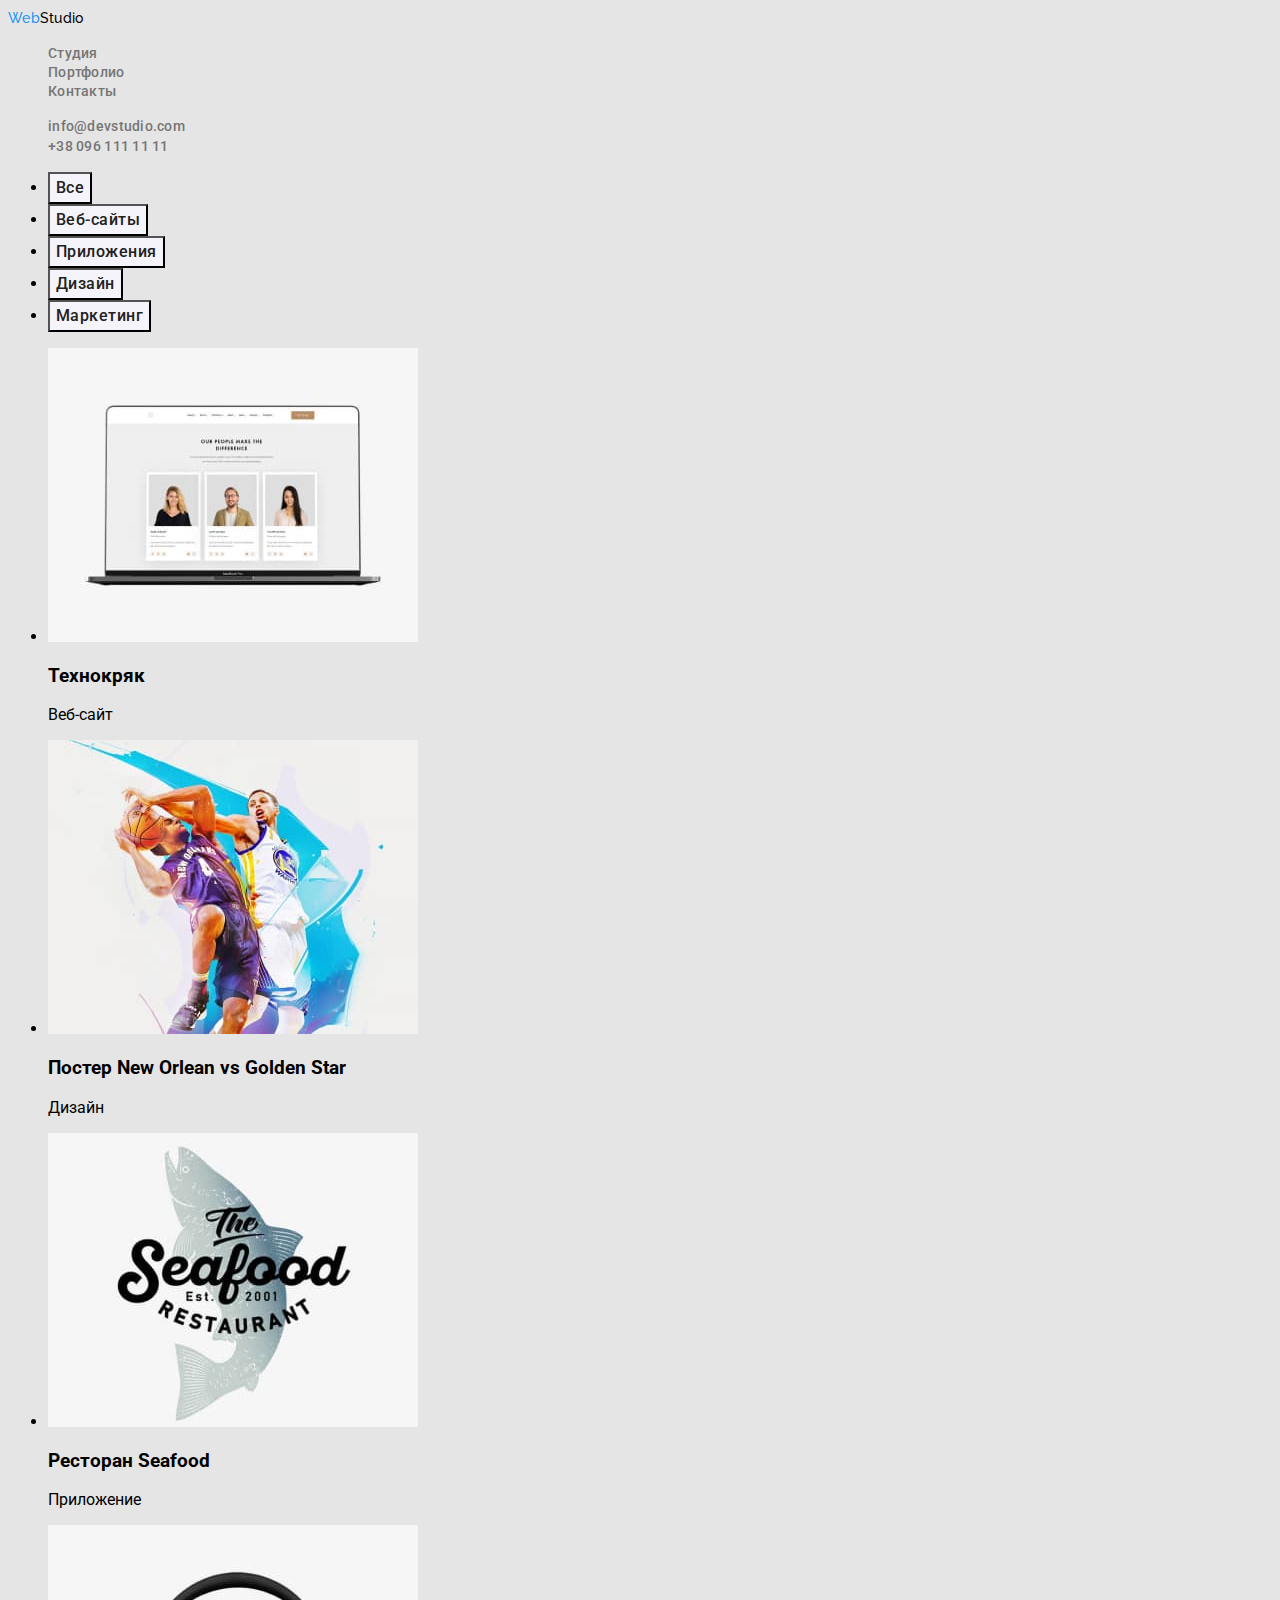
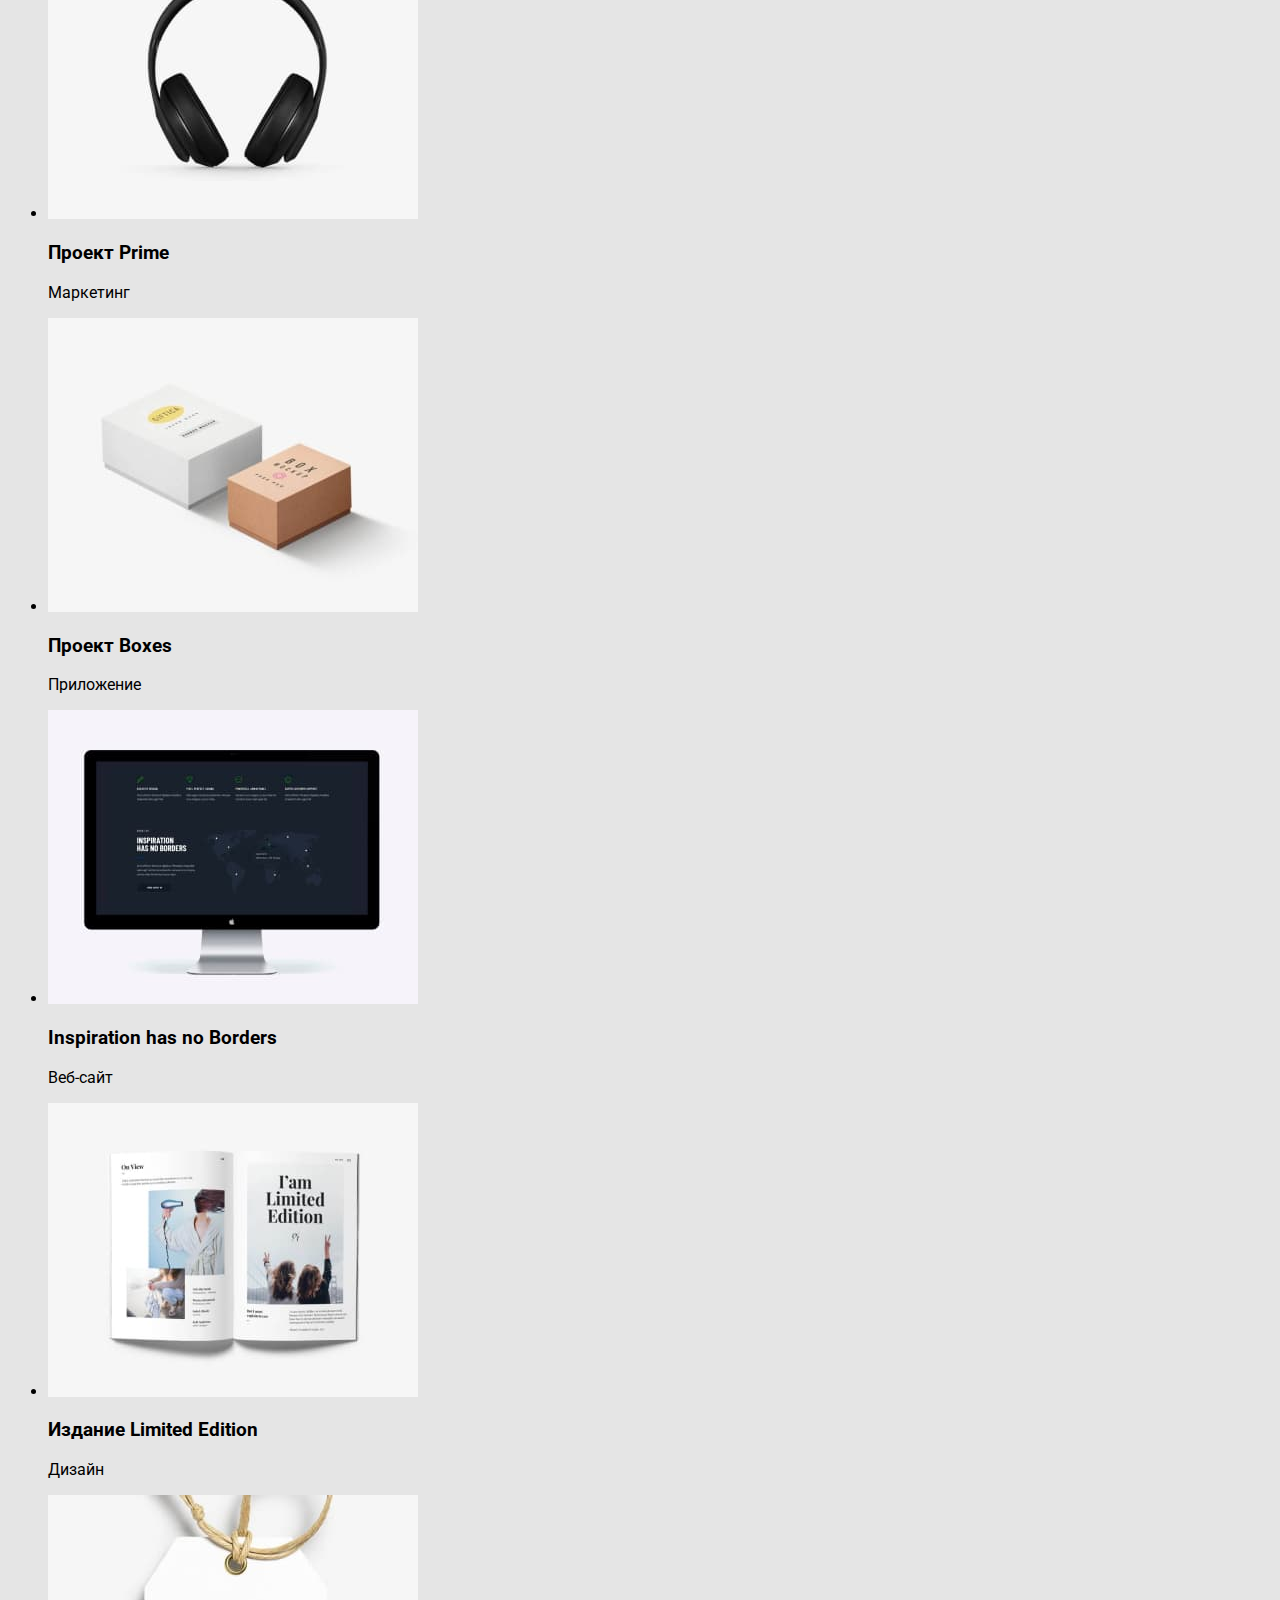
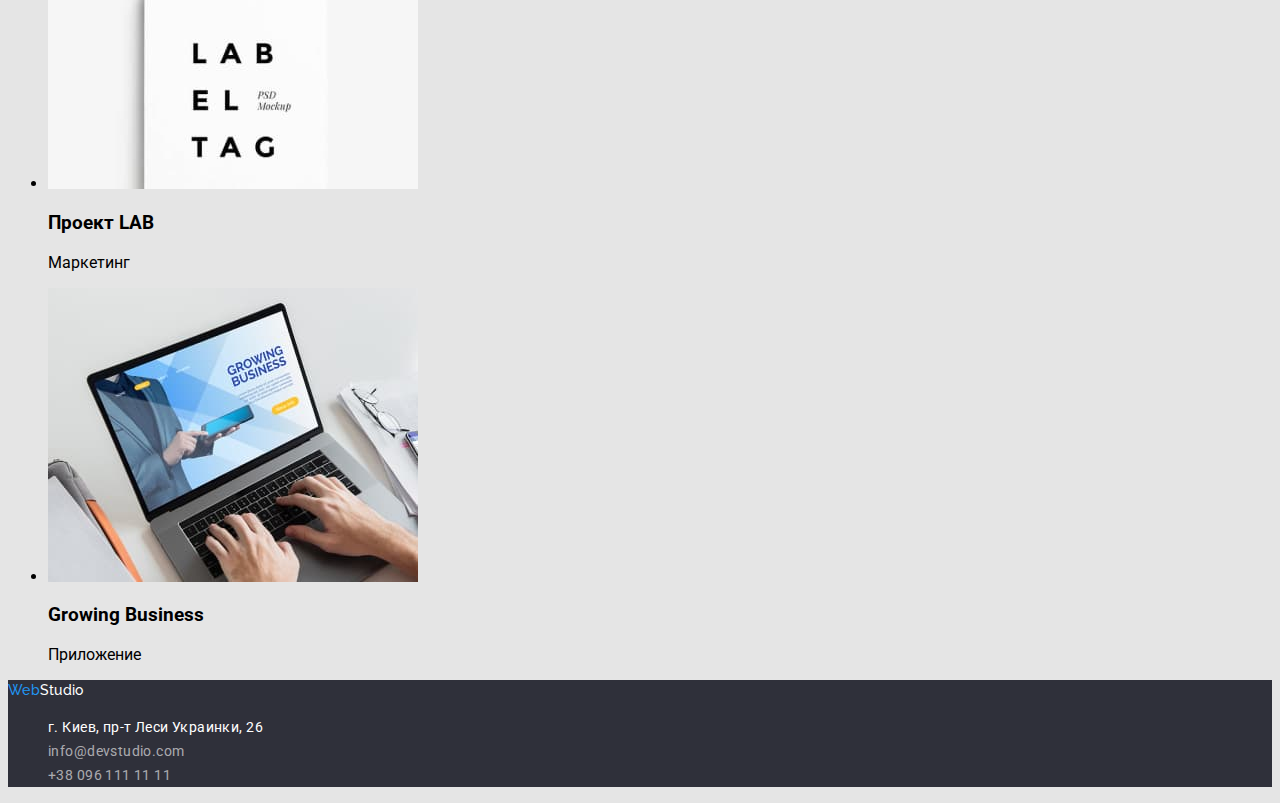
==== portfolio.html @ 899e3f08 "add styles" ====
<!DOCTYPE html>
<html lang="ru">
  <head>
    <meta charset="UTF-8" />
    <meta http-equiv="X-UA-Compatible" content="IE=edge" />
    <meta name="viewport" content="width=device-width, initial-scale=1.0" />
    <meta http-equiv="x-ua-compatible" content="ie=edge" />
    <link rel="stylesheet" href="./css/styles.css" />
    <link rel="preconnect" href="https://fonts.googleapis.com" />
    <link rel="preconnect" href="https://fonts.gstatic.com" crossorigin />
    <link
      href="https://fonts.googleapis.com/css2?family=Raleway:wght@700&family=Roboto:wght@400;500;700;900&display=swap"
      rel="stylesheet"
    />
    <title>WebStudio</title>
  </head>
  <body>
    <!--Хедер-->
    <header class="header">
      <nav class="header-nav">
        <a class="header-logo" href="./index.html">
          <span lang="en">Web</span><span class="header-logo-studio" lang="en">Studio</span></a
        >
        <ul class="header-list list">
          <li class="header-item link"><a href="./index.html" class="header-link link">Студия</a></li>
          <li class="header-item">
            <a href="./portfolio.html" class="header-link link">Портфолио</a>
          </li>
          <li class="header-item"><a href="#" class="header-link link">Контакты</a></li>
        </ul>
      </nav>
      <ul class="contacts list">
        <li>
          <a href="mailto:info@devstudio.com" class="header-contact link">info@devstudio.com</a>
        </li>
        <li><a href="tel:+380961111111" class="header-contact link">+38 096 111 11 11</a></li>
      </ul>
    </header>
    <!--Главный Контент-->
    <main class="main">
      <!--Секция кнопок-->
      <section class="filter">
        <h1 hidden>Портфолио</h1>
        <ul class="filter-btn">
          <li><button type="button" class="filter-btn-name">Все</button></li>
          <li><button type="button" class="filter-btn-name">Веб-сайты</button></li>
          <li><button type="button" class="filter-btn-name">Приложения</button></li>
          <li><button type="button" class="filter-btn-name">Дизайн</button></li>
          <li><button type="button" class="filter-btn-name">Маркетинг</button></li>
        </ul>
      </section>
      <section class="examples">
        <ul>
          <h2 hidden>Примеры работ</h2>
          <li>
            <img
              class=""
              src="./images/tehnokryak.jpg"
              alt="Веб-сайт Технокряк"
              width="370"
              height="294"
            />
            <h3 class="example-name">Технокряк</h3>
            <p class="example-type">Веб-сайт</p>
          </li>
          <li>
            <img
              class=""
              src="./images/poster-new-orlean-vs-golden-star.jpg"
              alt="Дизайн Постера New Orlean vs Golden Star"
              width="370"
              height="294"
            />
            <h3 class="example-name">Постер <span lang="en">New Orlean vs Golden Star</span></h3>
            <p class="example-type">Дизайн</p>
          </li>
          <li>
            <img
              class=""
              src="./images/restaurand-seafood.jpg"
              alt="Приложение Ресторан Seafood"
              width="370"
              height="294"
            />
            <h3 class="example-name">Ресторан <span lang="en">Seafood</span></h3>
            <p class="example-type">Приложение</p>
          </li>
          <li>
            <img
              class=""
              src="./images/project-prime.jpg"
              alt="Маркетинг Проект Prime"
              width="370"
              height="294"
            />
            <h3 class="example-name">Проект <span lang="en">Prime</span></h3>
            <p class="example-type">Маркетинг</p>
          </li>
          <li>
            <img
              class=""
              src="./images/project-boxes.jpg"
              alt="Приложение Проект Boxes"
              width="370"
              height="294"
            />
            <h3 class="example-name">Проект <span lang="en">Boxes</span></h3>
            <p class="example-type">Приложение</p>
          </li>
          <li>
            <img
              class=""
              src="./images/inspiration-has-no-border.jpg"
              alt="Веб-сайт Inspiration has no Borders"
              width="370"
              height="294"
            />
            <h3 class="example-name" lang="en">Inspiration has no Borders</h3>
            <p class="example-type">Веб-сайт</p>
          </li>
          <li>
            <img
              class=""
              src="./images/publishing-house-limited-edition.jpg"
              alt="Дизайн Издания Limited Edition"
              width="370"
              height="294"
            />
            <h3 class="example-name">Издание <span lang="en">Limited Edition</span></h3>
            <p class="example-type">Дизайн</p>
          </li>
          <li>
            <img
              class=""
              src="./images/project-lab.jpg"
              alt="Маркетинг Проект LAB"
              width="370"
              height="294"
            />
            <h3 class="example-name">Проект <span lang="en">LAB</span></h3>
            <p class="example-type">Маркетинг</p>
          </li>
          <li>
            <img
              class=""
              src="./images/growing-business.jpg"
              alt="Прилжение Growing Business"
              width="370"
              height="294"
            />
            <h3 class="example-name" lang="en">Growing Business</h3>
            <p class="example-type">Приложение</p>
          </li>
        </ul>
      </section>
    </main>
    <!--Футер-->
    <footer class="footer">
      <a class="footer-logo link" href="./index.html">
        <span lang="en">Web<span /><span class="footer-logo-studio">Studio</span></a
      >
      <address>
        <ul class="footer-list list" id="contacts">
          <li class="footer-list-item">
            <a
              href="https://goo.gl/maps/U5zvmCGQdRFb18JV9"
              target="_blank"
              class="footer-list-address link"
              rel="noopener noreferer nofollow"
              >г. Киев, пр-т Леси Украинки, 26
            </a>
          </li>
          <li class="footer-list-item link">
            <a href="mailto:info@devstudio.com" class="footer-list-emph link">info@devstudio.com</a>
          </li>
          <li class="footer-list-item">
            <a href="tel:+380961111111" class="footer-list-emph link">+38 096 111 11 11</a>
          </li>
        </ul>
      </address>
    </footer>
  </body>
</html>
---- css/styles.css ----
body {
  background-color: #e5e5e5;
  font-family: 'Roboto', 'Raleway', sans-serif;
}
/* ----------GENERAL---------- */
.list {
  list-style: none; /*забирає крапку перед списком*/
}
.link {
  text-decoration: none; /*забирає підкреслення посилання*/
}
/*.current{
color: var(--accent-color: #2196f3);
}*/

/* ----------ХЕДЕР---------- */
.header-logo {
  font-family: 'Raleway';
  text-decoration: none;
  font-weight: 500;
  font-size: 14px;
  line-height: 1.143;
  letter-spacing: 0.02em;
  color: #2196f3;
}

.header-logo-studio {
  color: #000000;
}

.header-link {
  font-weight: 500;
  font-size: 14px;
  line-height: 1.143;
  letter-spacing: 0.02em;
  color: #757575;
  accent-color: #2196f3;
}
.header-link:hover,
.header-link:focus {
  color: #2196f3;
}

.header-contact {
  font-weight: 500;
  font-size: 14px;
  line-height: 1.43;
  letter-spacing: 0.02em;

  color: #757575;
}
.header-contact:hover,
.header-contact:focus {
  color: #2196f3;
}

/* ---------- ГЕРОЙ ---------- */
.hero {
  background-color: #2f303a;
}
.hero-title {
  font-weight: 900;
  font-size: 44px;
  line-height: 60px;
  /* or 136% */

  text-align: center;
  letter-spacing: 0.06em;
  text-transform: uppercase;

  color: #ffffff;
}
.hero-btn {
  font-family: 'Roboto';
  font-weight: 700;
  font-size: 16px;
  line-height: 1.875;
  letter-spacing: 0.06em;
  background-color: #2196f3;
  color: #ffffff;
}
/* ---------- ОСОБЕННОСТИ ---------- */
.features-title-name {
  font-weight: 700;
  font-size: 14px;
  line-height: calc(16 / 14);
  letter-spacing: 0.03em;
  text-transform: uppercase;
}
.features-text {
  font-weight: 400;
  font-size: 14px;
  line-height: calc(24 / 14);
  letter-spacing: 0.03em;
  color: #757575;
}
/* ---------- ПОРТФОЛИО ---------- */
.portfolio-title .team-title {
  font-weight: 700;
  font-size: 36px;
  line-height: calc(42 / 36);
  text-align: center;
  letter-spacing: 0.03em;
  color: #212121;
}
/* ---------- НАША КОМАНДА ---------- */
.team-name {
  font-weight: 500;
  font-size: 16px;
  line-height: calc(19 / 16);
  text-align: center;
  letter-spacing: 0.03em;
  color: #212121;
}
.team-name-job {
  font-weight: 400;
  font-size: 16px;
  line-height: calc(19 / 16);
  text-align: center;
  letter-spacing: 0.03em;
  color: #757575;
}

.footer-logo {
  font-family: 'Raleway';
  text-decoration: none;
  font-weight: 500;
  font-size: 14px;
  line-height: 1.143;
  letter-spacing: 0.02em;
  color: #2196f3;
}
/* ---------- ФУТЕР ---------- */
.footer {
  background-color: #2f303a;
}
.footer-logo-studio {
  color: #fff;
}
.footer-list-address {
  font-family: 'Roboto';
  font-style: normal;
  font-weight: 400;
  font-size: 14px;
  line-height: calc(24 / 14);
  letter-spacing: 0.03em;
  color: #ffffff;
}
.footer-list-emph {
  font-family: 'Roboto';
  font-style: normal;
  font-weight: 400;
  font-size: 14px;
  line-height: calc(24 / 14);
  letter-spacing: 0.03em;
  color: rgba(255, 255, 255, 0.6);
}

/* ---------- PORTFOLIO ---------- */
/* ---------- PORTFOLIO ---------- */
/* ---------- PORTFOLIO ---------- */
.filter-btn-name {
  font-family: 'Roboto';
  font-style: normal;
  font-weight: 500;
  font-size: 16px;
  line-height: calc(26 / 16);
  text-align: center;
  letter-spacing: 0.03em;
  color: #212121;
  background-color: #f5f4fa;
}
.filter-btn-name:hover,
.filter-btn-name:focus {
  color: #ffffff;
  background-color: #2196f3;
}
.example-name
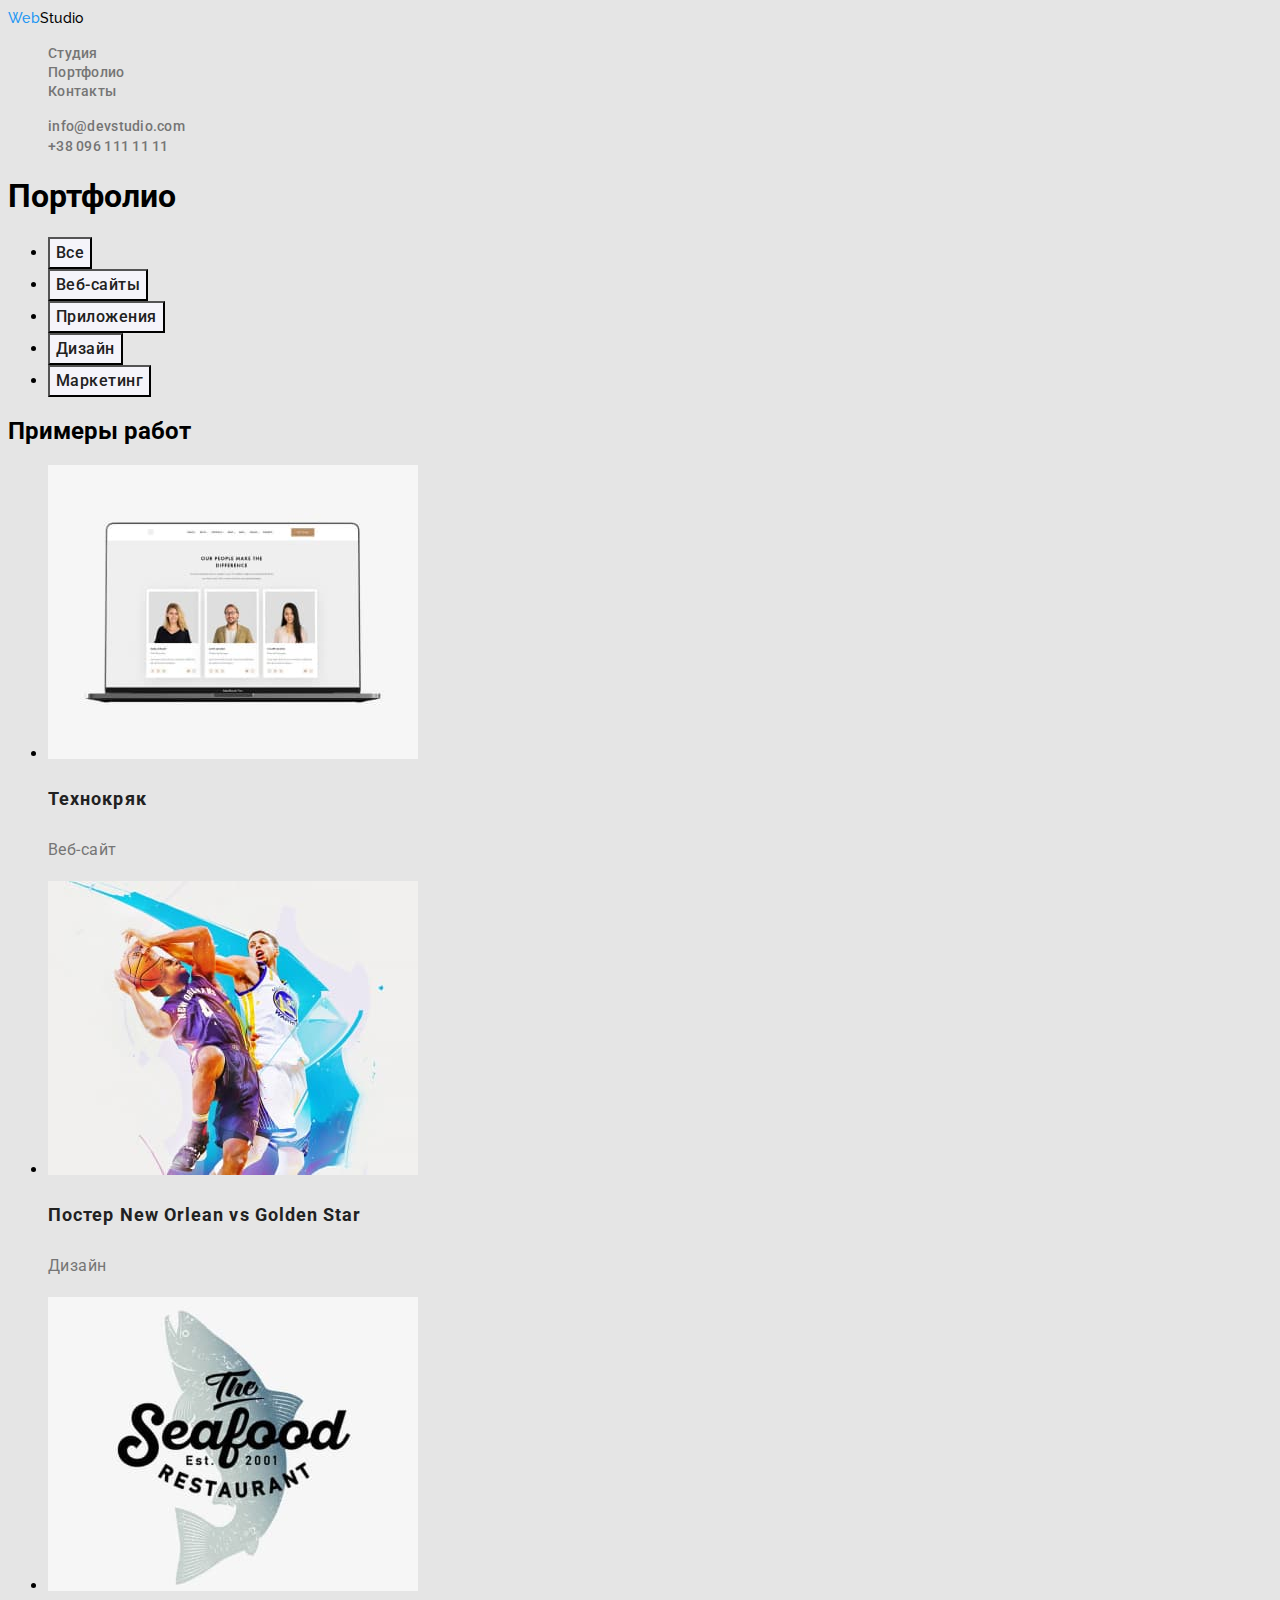
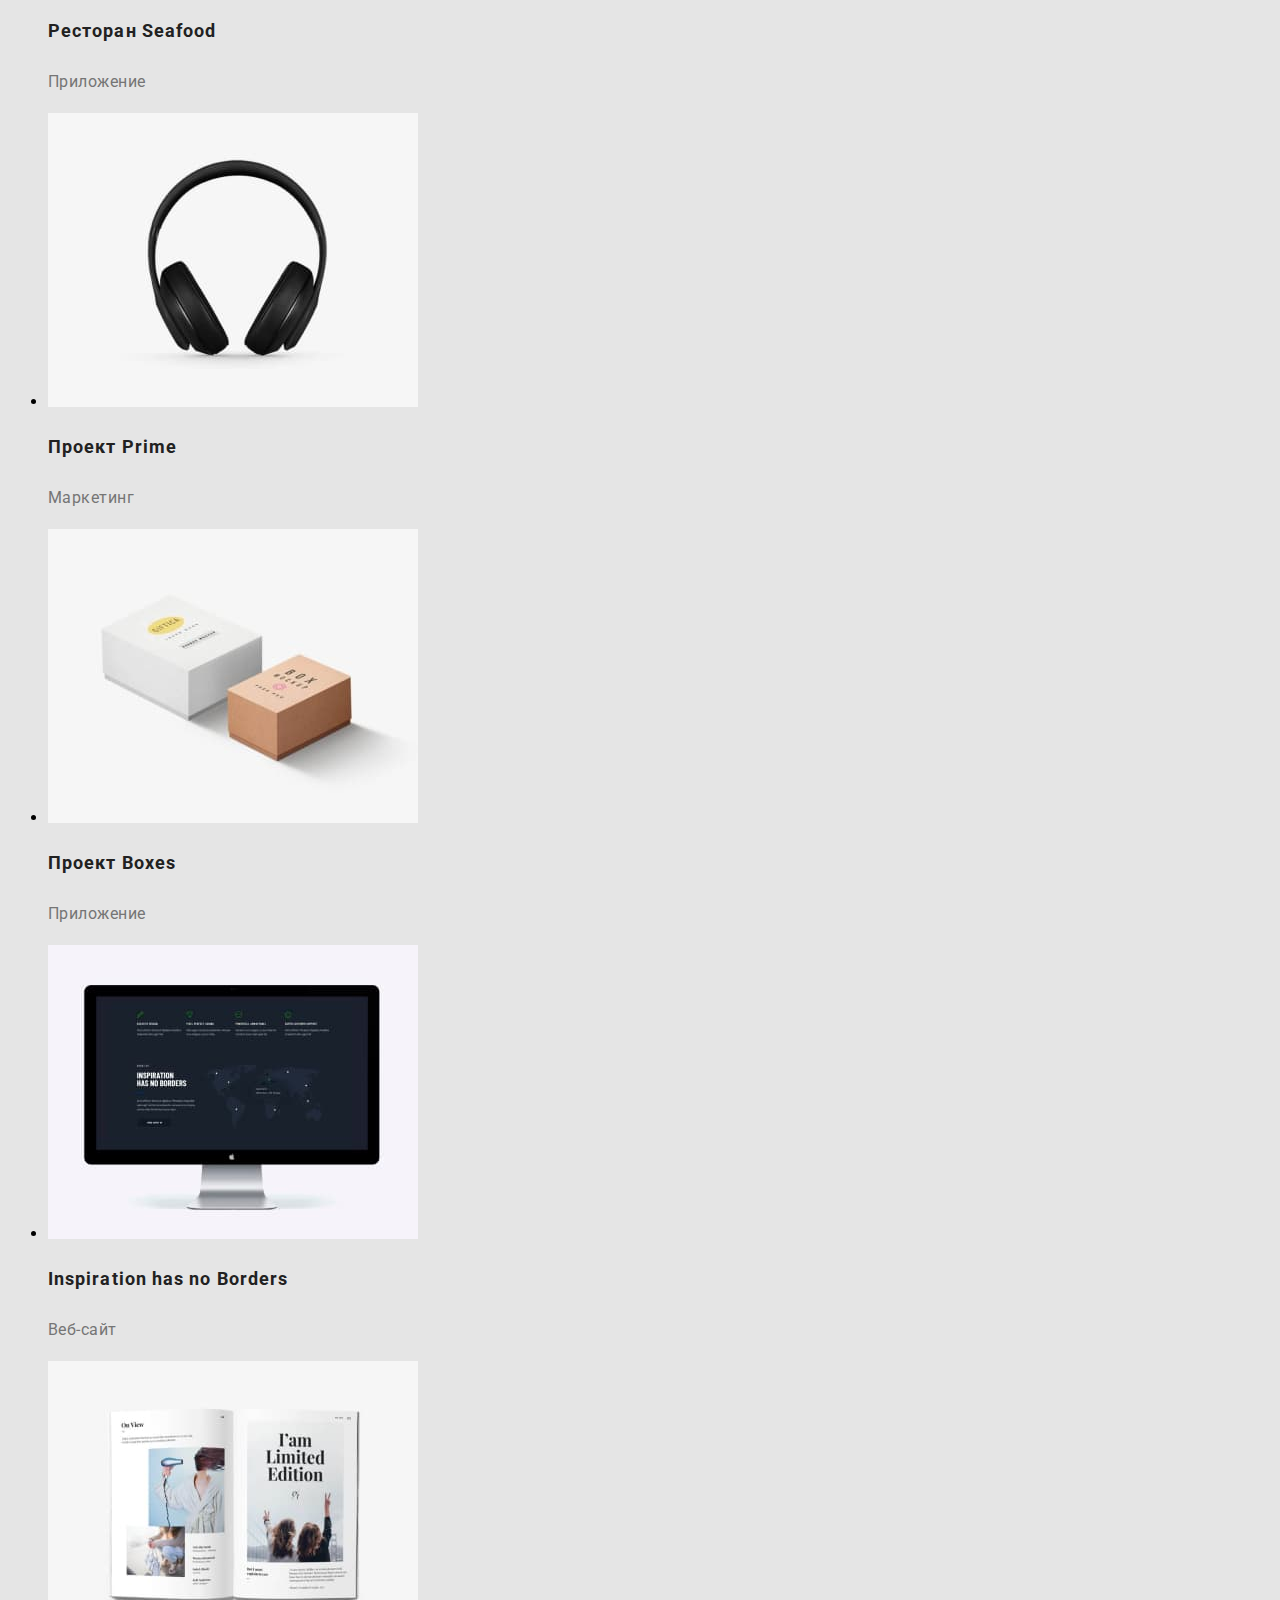
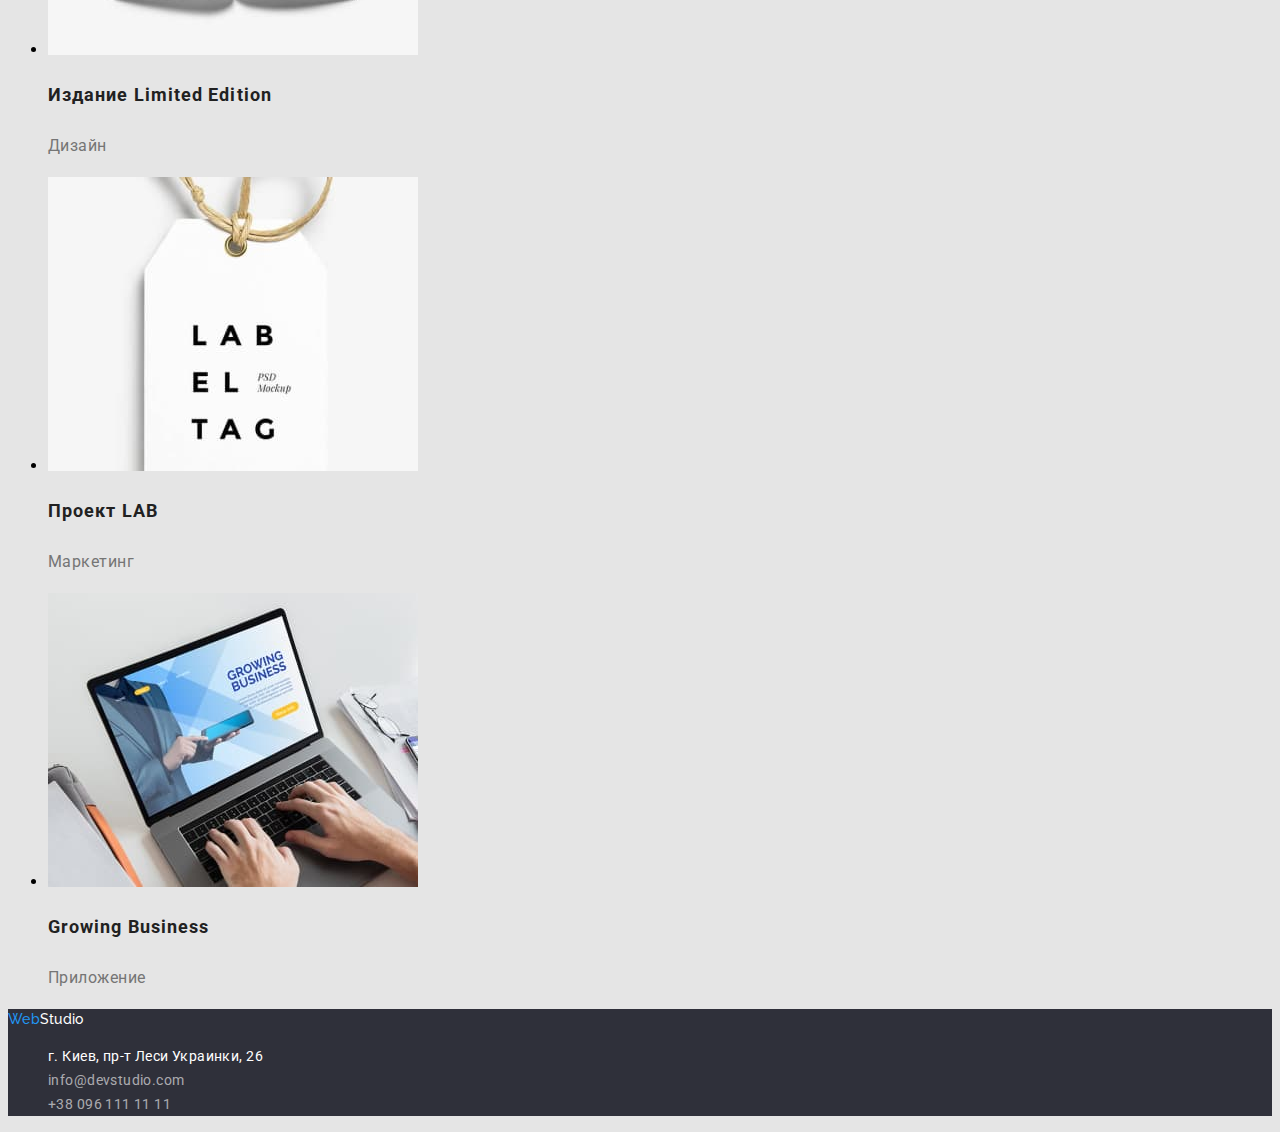
==== commit 55b4b828: "hope it's done HW2)" ====
--- a/portfolio.html
+++ b/portfolio.html
@@ -15,14 +15,16 @@
     <title>WebStudio</title>
   </head>
   <body>
-    <!--Хедер-->
+    <!---------- Хедер ---------->
     <header class="header">
       <nav class="header-nav">
         <a class="header-logo" href="./index.html">
           <span lang="en">Web</span><span class="header-logo-studio" lang="en">Studio</span></a
         >
         <ul class="header-list list">
-          <li class="header-item link"><a href="./index.html" class="header-link link">Студия</a></li>
+          <li class="header-item link">
+            <a href="./index.html" class="header-link link">Студия</a>
+          </li>
           <li class="header-item">
             <a href="./portfolio.html" class="header-link link">Портфолио</a>
           </li>
@@ -36,11 +38,12 @@
         <li><a href="tel:+380961111111" class="header-contact link">+38 096 111 11 11</a></li>
       </ul>
     </header>
-    <!--Главный Контент-->
+
+    <!---------- Главный Контент ---------->
     <main class="main">
-      <!--Секция кнопок-->
+      <!----- Секция кнопок ----->
       <section class="filter">
-        <h1 hidden>Портфолио</h1>
+        <h1 visually-hidden>Портфолио</h1>
         <ul class="filter-btn">
           <li><button type="button" class="filter-btn-name">Все</button></li>
           <li><button type="button" class="filter-btn-name">Веб-сайты</button></li>
@@ -49,9 +52,11 @@
           <li><button type="button" class="filter-btn-name">Маркетинг</button></li>
         </ul>
       </section>
+
+      <!----- Секция примеры работ ----->
       <section class="examples">
+        <h2 visually-hidden>Примеры работ</h2>
         <ul>
-          <h2 hidden>Примеры работ</h2>
           <li>
             <img
               class=""
@@ -154,10 +159,11 @@
         </ul>
       </section>
     </main>
-    <!--Футер-->
+
+    <!---------- Футер ---------->
     <footer class="footer">
       <a class="footer-logo link" href="./index.html">
-        <span lang="en">Web<span /><span class="footer-logo-studio">Studio</span></a
+        <span lang="en">Web</span><span class="footer-logo-studio">Studio</span></a
       >
       <address>
         <ul class="footer-list list" id="contacts">
--- a/css/styles.css
+++ b/css/styles.css
@@ -1,19 +1,36 @@
+/* ---------- GENERAL ---------- */
+:root {
+  --main-text-color: #212121;
+  --second-text-color: #757575;
+  --third-text-color: #ffffff;
+  --hover-text-color: #2196f3;
+  --first-bcg-color: #2f303a;
+  --second-bcg-color: #f5f4fa;
+}
 body {
   background-color: #e5e5e5;
   font-family: 'Roboto', 'Raleway', sans-serif;
 }
-/* ----------GENERAL---------- */
 .list {
   list-style: none; /*забирає крапку перед списком*/
 }
 .link {
   text-decoration: none; /*забирає підкреслення посилання*/
 }
-/*.current{
-color: var(--accent-color: #2196f3);
-}*/
-
-/* ----------ХЕДЕР---------- */
+.visually-hidden {
+  position: absolute;
+  white-space: nowrap;
+  width: 1px;
+  height: 1px;
+  overflow: hidden;
+  border: 0;
+  padding: 0;
+  clip: rect(0 0 0 0);
+  clip-path: inset(50%);
+  margin: -1px;
+}
+
+/* ---------- ХЕДЕР ---------- */
 .header-logo {
   font-family: 'Raleway';
   text-decoration: none;
@@ -21,7 +38,7 @@
   font-size: 14px;
   line-height: 1.143;
   letter-spacing: 0.02em;
-  color: #2196f3;
+  color: var(--hover-text-color);
 }
 
 .header-logo-studio {
@@ -33,12 +50,11 @@
   font-size: 14px;
   line-height: 1.143;
   letter-spacing: 0.02em;
-  color: #757575;
-  accent-color: #2196f3;
+  color: var(--second-text-color);
 }
 .header-link:hover,
 .header-link:focus {
-  color: #2196f3;
+  color: var(--hover-text-color);
 }
 
 .header-contact {
@@ -47,28 +63,26 @@
   line-height: 1.43;
   letter-spacing: 0.02em;
 
-  color: #757575;
+  color: var(--second-text-color);
 }
 .header-contact:hover,
 .header-contact:focus {
-  color: #2196f3;
+  color: var(--hover-text-color);
 }
 
 /* ---------- ГЕРОЙ ---------- */
 .hero {
-  background-color: #2f303a;
+  background-color: var(--first-bcg-color);
 }
 .hero-title {
   font-weight: 900;
   font-size: 44px;
-  line-height: 60px;
-  /* or 136% */
-
+  line-height: 1.363;
   text-align: center;
   letter-spacing: 0.06em;
   text-transform: uppercase;
 
-  color: #ffffff;
+  color: var(--third-text-color);
 }
 .hero-btn {
   font-family: 'Roboto';
@@ -76,8 +90,12 @@
   font-size: 16px;
   line-height: 1.875;
   letter-spacing: 0.06em;
-  background-color: #2196f3;
-  color: #ffffff;
+  background-color: var(--hover-text-color);
+  color: var(--third-text-color);
+}
+.hero-btn:hover {
+  cursor: pointer;
+  background-color: #188ce8;
 }
 /* ---------- ОСОБЕННОСТИ ---------- */
 .features-title-name {
@@ -88,12 +106,12 @@
   text-transform: uppercase;
 }
 .features-text {
-  font-weight: 400;
   font-size: 14px;
   line-height: calc(24 / 14);
   letter-spacing: 0.03em;
-  color: #757575;
-}
+  color: var(--second-text-color);
+}
+
 /* ---------- ПОРТФОЛИО ---------- */
 .portfolio-title .team-title {
   font-weight: 700;
@@ -101,8 +119,9 @@
   line-height: calc(42 / 36);
   text-align: center;
   letter-spacing: 0.03em;
-  color: #212121;
-}
+  color: var(--main-text-color);
+}
+
 /* ---------- НАША КОМАНДА ---------- */
 .team-name {
   font-weight: 500;
@@ -110,17 +129,15 @@
   line-height: calc(19 / 16);
   text-align: center;
   letter-spacing: 0.03em;
-  color: #212121;
+  color: var(--main-text-color);
 }
 .team-name-job {
-  font-weight: 400;
   font-size: 16px;
   line-height: calc(19 / 16);
   text-align: center;
   letter-spacing: 0.03em;
-  color: #757575;
-}
-
+  color: var(--second-text-color);
+}
 .footer-logo {
   font-family: 'Raleway';
   text-decoration: none;
@@ -128,14 +145,15 @@
   font-size: 14px;
   line-height: 1.143;
   letter-spacing: 0.02em;
-  color: #2196f3;
-}
+  color: var(--hover-text-color);
+}
+
 /* ---------- ФУТЕР ---------- */
 .footer {
-  background-color: #2f303a;
+  background-color: var(--first-bcg-color);
 }
 .footer-logo-studio {
-  color: #fff;
+  color: #ffffff;
 }
 .footer-list-address {
   font-family: 'Roboto';
@@ -144,7 +162,7 @@
   font-size: 14px;
   line-height: calc(24 / 14);
   letter-spacing: 0.03em;
-  color: #ffffff;
+  color: var(--third-text-color);
 }
 .footer-list-emph {
   font-family: 'Roboto';
@@ -155,8 +173,11 @@
   letter-spacing: 0.03em;
   color: rgba(255, 255, 255, 0.6);
 }
-
-/* ---------- PORTFOLIO ---------- */
+.footer-list-emph:hover,
+.footer-list-emph:focus {
+  color: var(--hover-text-color);
+}
+
 /* ---------- PORTFOLIO ---------- */
 /* ---------- PORTFOLIO ---------- */
 .filter-btn-name {
@@ -167,12 +188,27 @@
   line-height: calc(26 / 16);
   text-align: center;
   letter-spacing: 0.03em;
-  color: #212121;
-  background-color: #f5f4fa;
+  color: var(--main-text-color);
+  background-color: var(--second-bcg-color);
+  cursor: pointer;
 }
 .filter-btn-name:hover,
 .filter-btn-name:focus {
-  color: #ffffff;
-  background-color: #2196f3;
-}
-.example-name+  cursor: pointer;
+  color: var(--third-text-color);
+  background-color: var(--hover-text-color);
+}
+.example-name {
+  font-weight: 700;
+  font-size: 18px;
+  line-height: 2;
+  letter-spacing: 0.06em;
+  color: var(--main-text-color);
+}
+.example-type {
+  font-weight: 400;
+  font-size: 16px;
+  line-height: 1.88;
+  letter-spacing: 0.03em;
+  color: var(--second-text-color);
+}
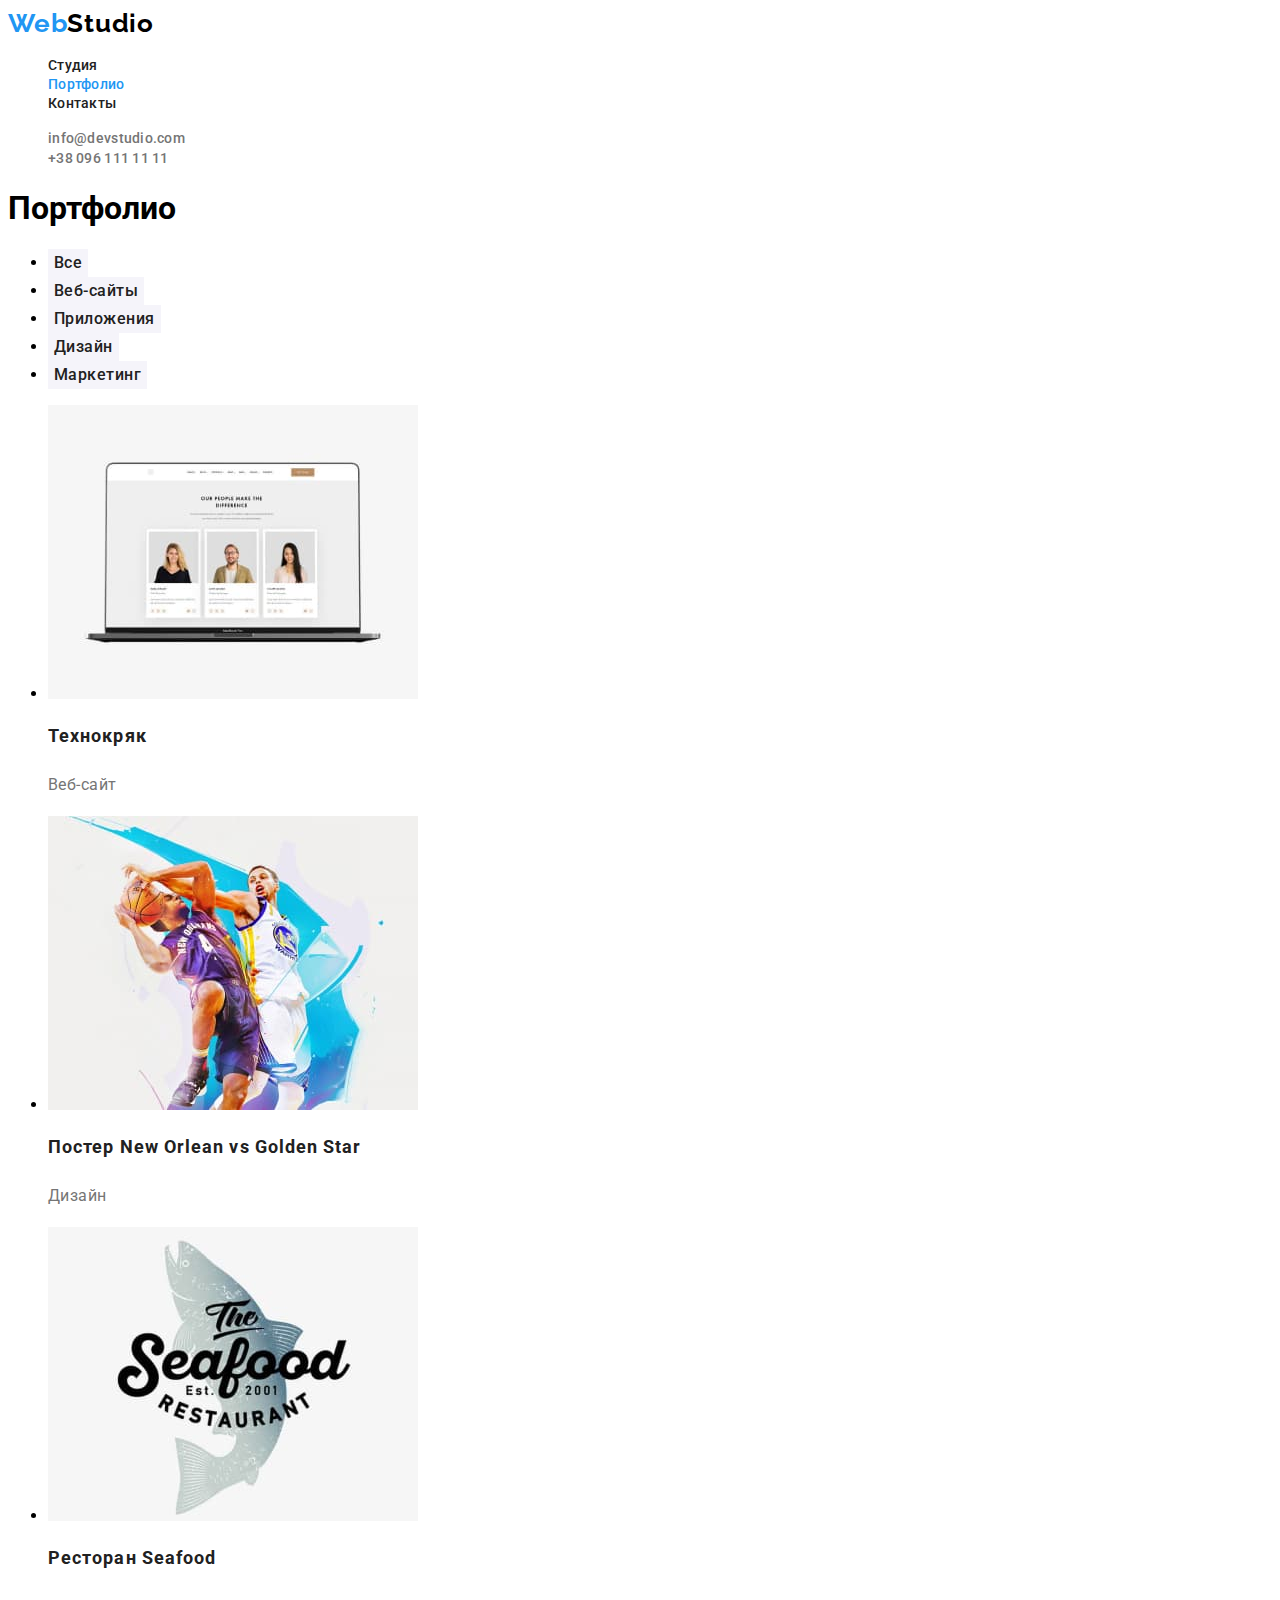
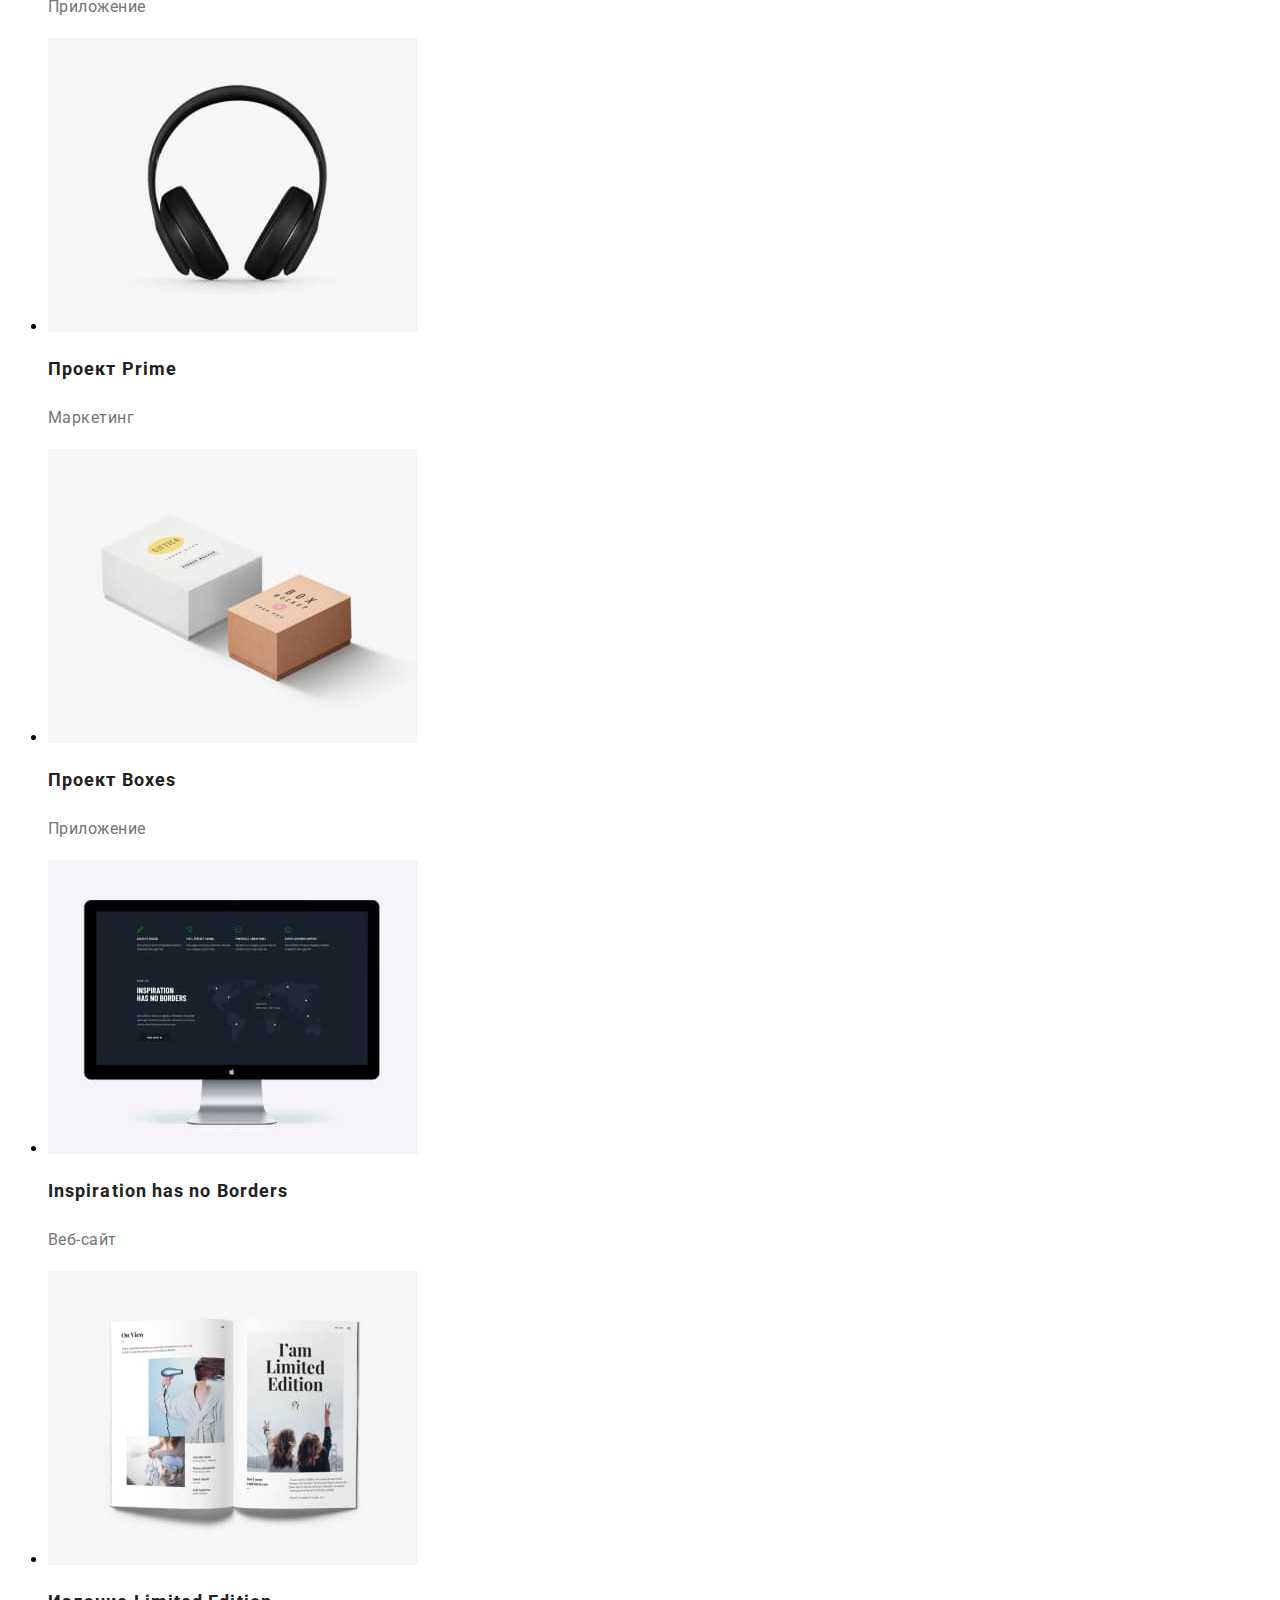
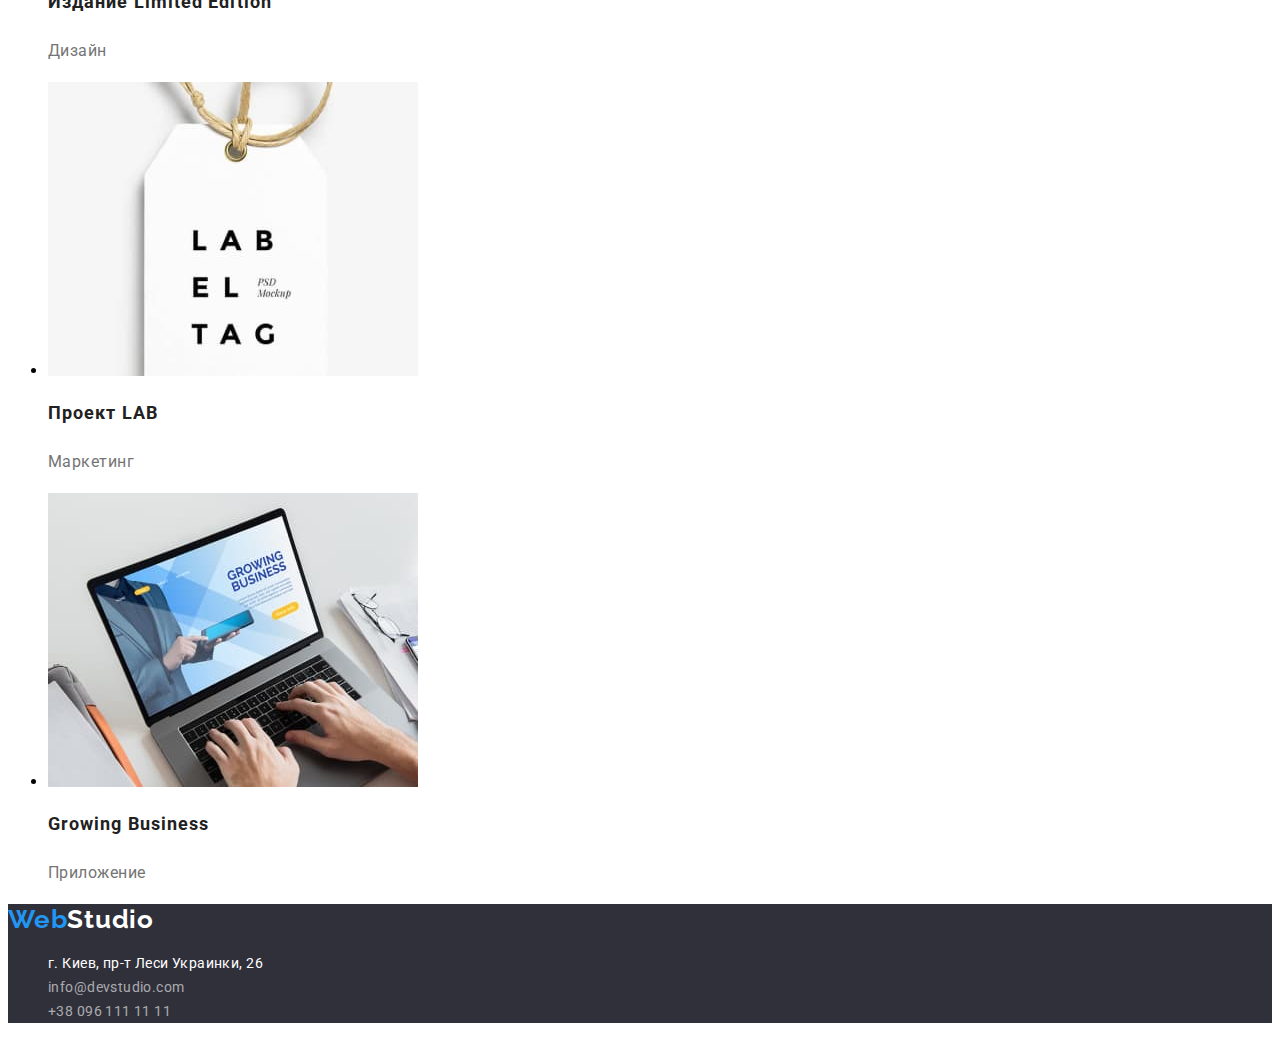
==== commit f00fdc60: "fixed after cheaking by menthor" ====
--- a/portfolio.html
+++ b/portfolio.html
@@ -18,15 +18,15 @@
     <!---------- Хедер ---------->
     <header class="header">
       <nav class="header-nav">
-        <a class="header-logo" href="./index.html">
-          <span lang="en">Web</span><span class="header-logo-studio" lang="en">Studio</span></a
+        <a class="header-logo link" lang="en" href="./index.html">
+          Web<span class="header-logo-studio">Studio</span></a
         >
         <ul class="header-list list">
           <li class="header-item link">
             <a href="./index.html" class="header-link link">Студия</a>
           </li>
           <li class="header-item">
-            <a href="./portfolio.html" class="header-link link">Портфолио</a>
+            <a href="./portfolio.html" class="header-link link current">Портфолио</a>
           </li>
           <li class="header-item"><a href="#" class="header-link link">Контакты</a></li>
         </ul>
@@ -41,21 +41,16 @@
 
     <!---------- Главный Контент ---------->
     <main class="main">
-      <!----- Секция кнопок ----->
+      <!----- Секция фильтр кнопок ----->
       <section class="filter">
         <h1 visually-hidden>Портфолио</h1>
         <ul class="filter-btn">
-          <li><button type="button" class="filter-btn-name">Все</button></li>
+          <li><button type="button" class="filter-btn-name current">Все</button></li>
           <li><button type="button" class="filter-btn-name">Веб-сайты</button></li>
           <li><button type="button" class="filter-btn-name">Приложения</button></li>
           <li><button type="button" class="filter-btn-name">Дизайн</button></li>
           <li><button type="button" class="filter-btn-name">Маркетинг</button></li>
         </ul>
-      </section>
-
-      <!----- Секция примеры работ ----->
-      <section class="examples">
-        <h2 visually-hidden>Примеры работ</h2>
         <ul>
           <li>
             <img
@@ -65,7 +60,7 @@
               width="370"
               height="294"
             />
-            <h3 class="example-name">Технокряк</h3>
+            <h2 class="example-name">Технокряк</h2>
             <p class="example-type">Веб-сайт</p>
           </li>
           <li>
@@ -76,7 +71,7 @@
               width="370"
               height="294"
             />
-            <h3 class="example-name">Постер <span lang="en">New Orlean vs Golden Star</span></h3>
+            <h2 class="example-name">Постер <span lang="en">New Orlean vs Golden Star</span></h2>
             <p class="example-type">Дизайн</p>
           </li>
           <li>
@@ -87,7 +82,7 @@
               width="370"
               height="294"
             />
-            <h3 class="example-name">Ресторан <span lang="en">Seafood</span></h3>
+            <h2 class="example-name">Ресторан <span lang="en">Seafood</span></h2>
             <p class="example-type">Приложение</p>
           </li>
           <li>
@@ -98,7 +93,7 @@
               width="370"
               height="294"
             />
-            <h3 class="example-name">Проект <span lang="en">Prime</span></h3>
+            <h2 class="example-name">Проект <span lang="en">Prime</span></h2>
             <p class="example-type">Маркетинг</p>
           </li>
           <li>
@@ -109,7 +104,7 @@
               width="370"
               height="294"
             />
-            <h3 class="example-name">Проект <span lang="en">Boxes</span></h3>
+            <h2 class="example-name">Проект <span lang="en">Boxes</span></h2>
             <p class="example-type">Приложение</p>
           </li>
           <li>
@@ -120,7 +115,7 @@
               width="370"
               height="294"
             />
-            <h3 class="example-name" lang="en">Inspiration has no Borders</h3>
+            <h2 class="example-name" lang="en">Inspiration has no Borders</h2>
             <p class="example-type">Веб-сайт</p>
           </li>
           <li>
@@ -131,7 +126,7 @@
               width="370"
               height="294"
             />
-            <h3 class="example-name">Издание <span lang="en">Limited Edition</span></h3>
+            <h2 class="example-name">Издание <span lang="en">Limited Edition</span></h2>
             <p class="example-type">Дизайн</p>
           </li>
           <li>
@@ -142,7 +137,7 @@
               width="370"
               height="294"
             />
-            <h3 class="example-name">Проект <span lang="en">LAB</span></h3>
+            <h2 class="example-name">Проект <span lang="en">LAB</span></h2>
             <p class="example-type">Маркетинг</p>
           </li>
           <li>
@@ -153,7 +148,7 @@
               width="370"
               height="294"
             />
-            <h3 class="example-name" lang="en">Growing Business</h3>
+            <h2 class="example-name" lang="en">Growing Business</h2>
             <p class="example-type">Приложение</p>
           </li>
         </ul>
@@ -162,8 +157,8 @@
 
     <!---------- Футер ---------->
     <footer class="footer">
-      <a class="footer-logo link" href="./index.html">
-        <span lang="en">Web</span><span class="footer-logo-studio">Studio</span></a
+      <a class="footer-logo link" lang="en" href="./index.html">
+        Web<span class="footer-logo-studio">Studio</span></a
       >
       <address>
         <ul class="footer-list list" id="contacts">
--- a/css/styles.css
+++ b/css/styles.css
@@ -8,7 +8,7 @@
   --second-bcg-color: #f5f4fa;
 }
 body {
-  background-color: #e5e5e5;
+  background-color: #ffffff;
   font-family: 'Roboto', 'Raleway', sans-serif;
 }
 .list {
@@ -29,28 +29,30 @@
   clip-path: inset(50%);
   margin: -1px;
 }
+.header-nav .link.current {
+  color: var(--hover-text-color);
+}
 
 /* ---------- ХЕДЕР ---------- */
 .header-logo {
   font-family: 'Raleway';
-  text-decoration: none;
+  font-weight: 700;
+  font-size: 26px;
+  line-height: 1.19;
+  letter-spacing: 0.03em;
+  color: var(--hover-text-color);
+}
+
+.header-logo-studio {
+  color: #000000;
+}
+
+.header-link {
   font-weight: 500;
   font-size: 14px;
   line-height: 1.143;
   letter-spacing: 0.02em;
-  color: var(--hover-text-color);
-}
-
-.header-logo-studio {
-  color: #000000;
-}
-
-.header-link {
-  font-weight: 500;
-  font-size: 14px;
-  line-height: 1.143;
-  letter-spacing: 0.02em;
-  color: var(--second-text-color);
+  color: var(--main-text-color);
 }
 .header-link:hover,
 .header-link:focus {
@@ -92,6 +94,7 @@
   letter-spacing: 0.06em;
   background-color: var(--hover-text-color);
   color: var(--third-text-color);
+  border: none;
 }
 .hero-btn:hover {
   cursor: pointer;
@@ -113,7 +116,8 @@
 }
 
 /* ---------- ПОРТФОЛИО ---------- */
-.portfolio-title .team-title {
+.portfolio-title,
+.team-title {
   font-weight: 700;
   font-size: 36px;
   line-height: calc(42 / 36);
@@ -121,7 +125,9 @@
   letter-spacing: 0.03em;
   color: var(--main-text-color);
 }
-
+.portfolio-list-title {
+  background-color: #fff;
+}
 /* ---------- НАША КОМАНДА ---------- */
 .team-name {
   font-weight: 500;
@@ -138,17 +144,16 @@
   letter-spacing: 0.03em;
   color: var(--second-text-color);
 }
+
+/* ---------- ФУТЕР ---------- */
 .footer-logo {
   font-family: 'Raleway';
-  text-decoration: none;
-  font-weight: 500;
-  font-size: 14px;
-  line-height: 1.143;
-  letter-spacing: 0.02em;
-  color: var(--hover-text-color);
-}
-
-/* ---------- ФУТЕР ---------- */
+  font-weight: 700;
+  font-size: 26px;
+  line-height: 1.19;
+  letter-spacing: 0.03em;
+  color: var(--hover-text-color);
+}
 .footer {
   background-color: var(--first-bcg-color);
 }
@@ -156,7 +161,6 @@
   color: #ffffff;
 }
 .footer-list-address {
-  font-family: 'Roboto';
   font-style: normal;
   font-weight: 400;
   font-size: 14px;
@@ -165,7 +169,6 @@
   color: var(--third-text-color);
 }
 .footer-list-emph {
-  font-family: 'Roboto';
   font-style: normal;
   font-weight: 400;
   font-size: 14px;
@@ -191,6 +194,7 @@
   color: var(--main-text-color);
   background-color: var(--second-bcg-color);
   cursor: pointer;
+  border: none;
 }
 .filter-btn-name:hover,
 .filter-btn-name:focus {
@@ -198,6 +202,7 @@
   color: var(--third-text-color);
   background-color: var(--hover-text-color);
 }
+
 .example-name {
   font-weight: 700;
   font-size: 18px;
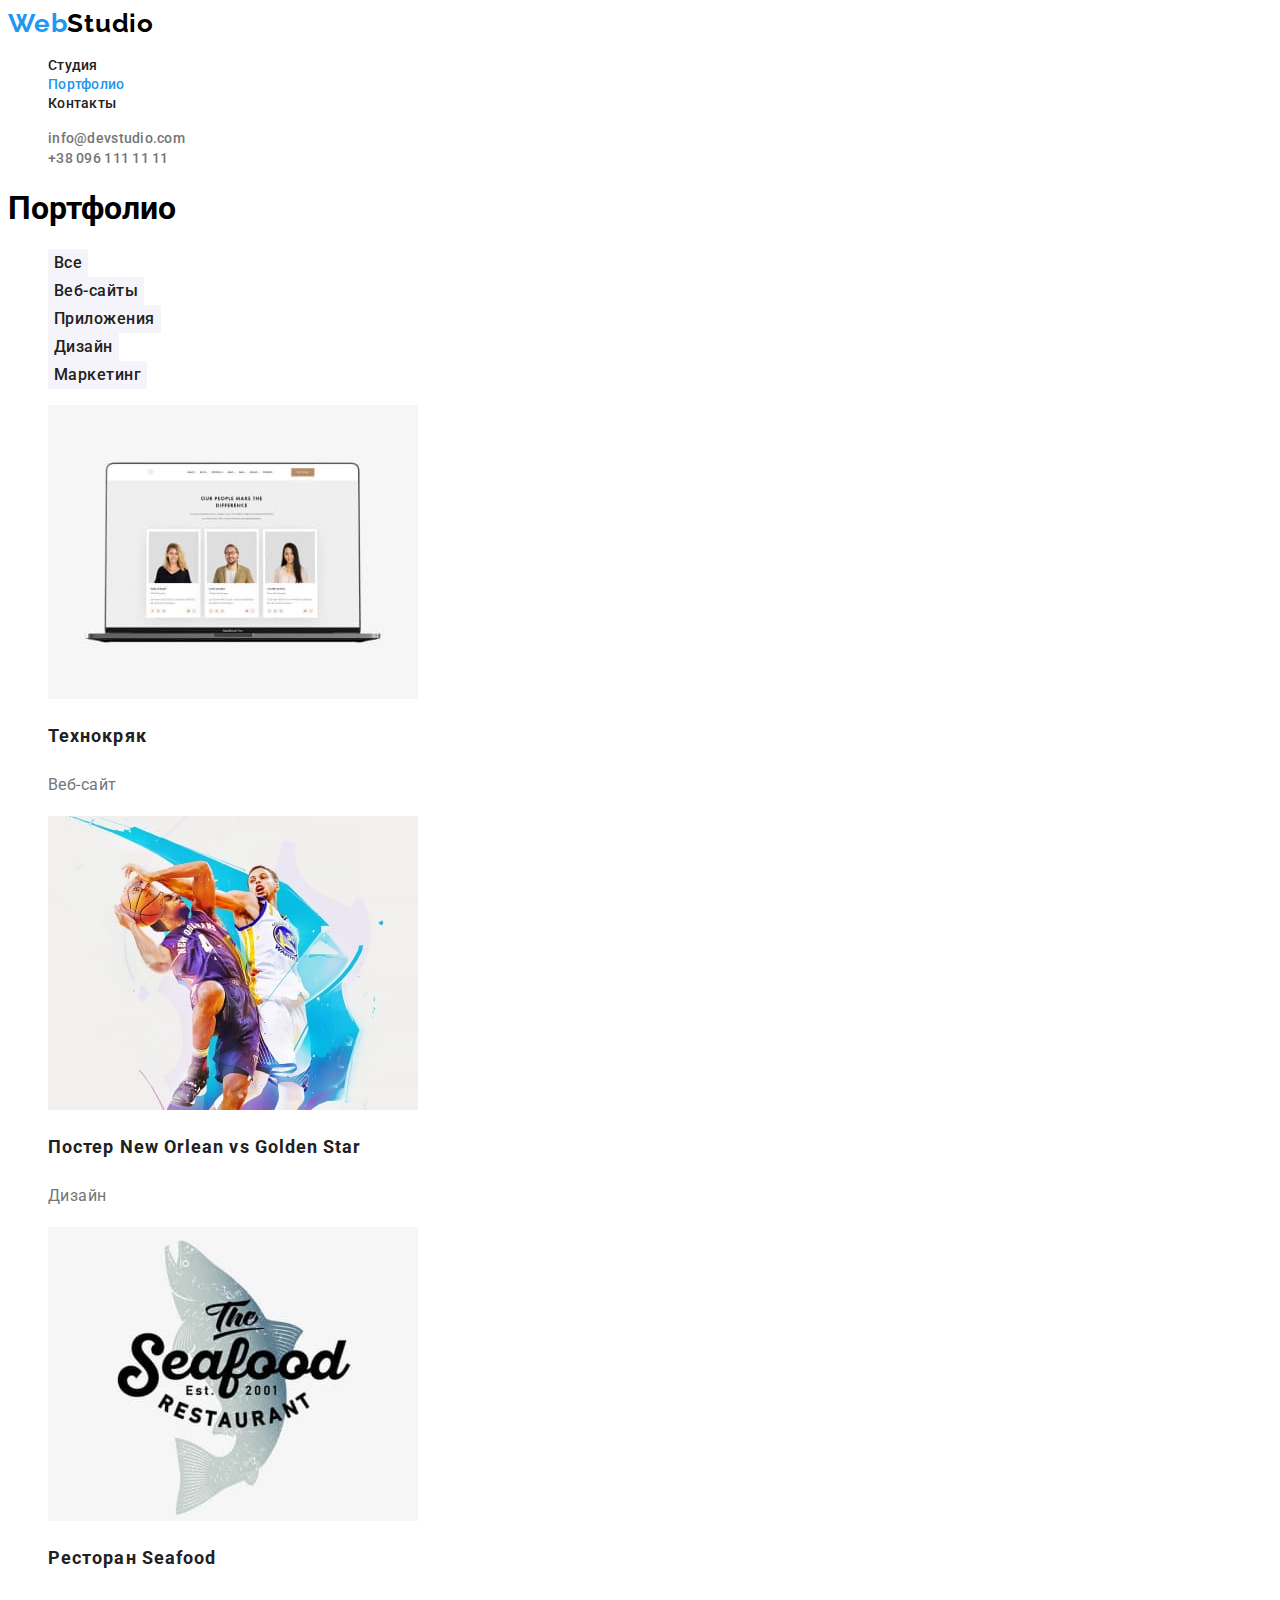
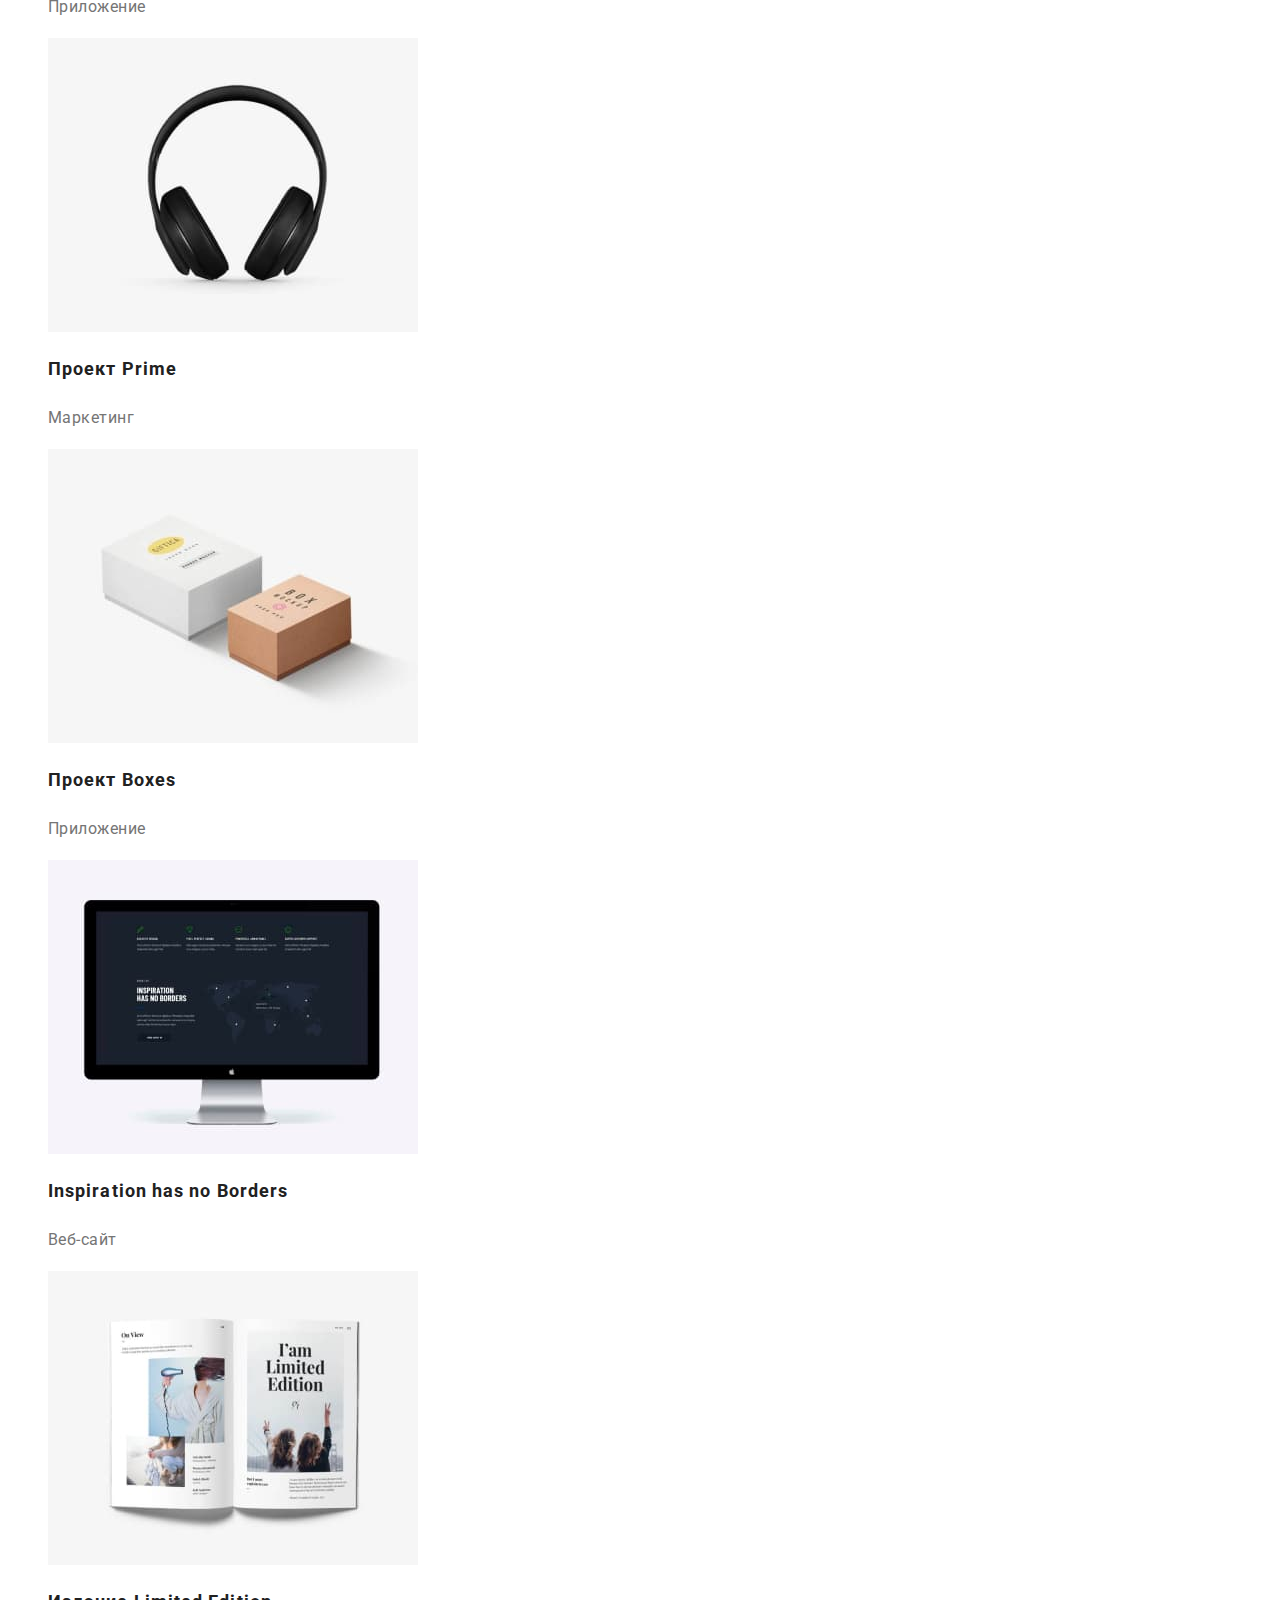
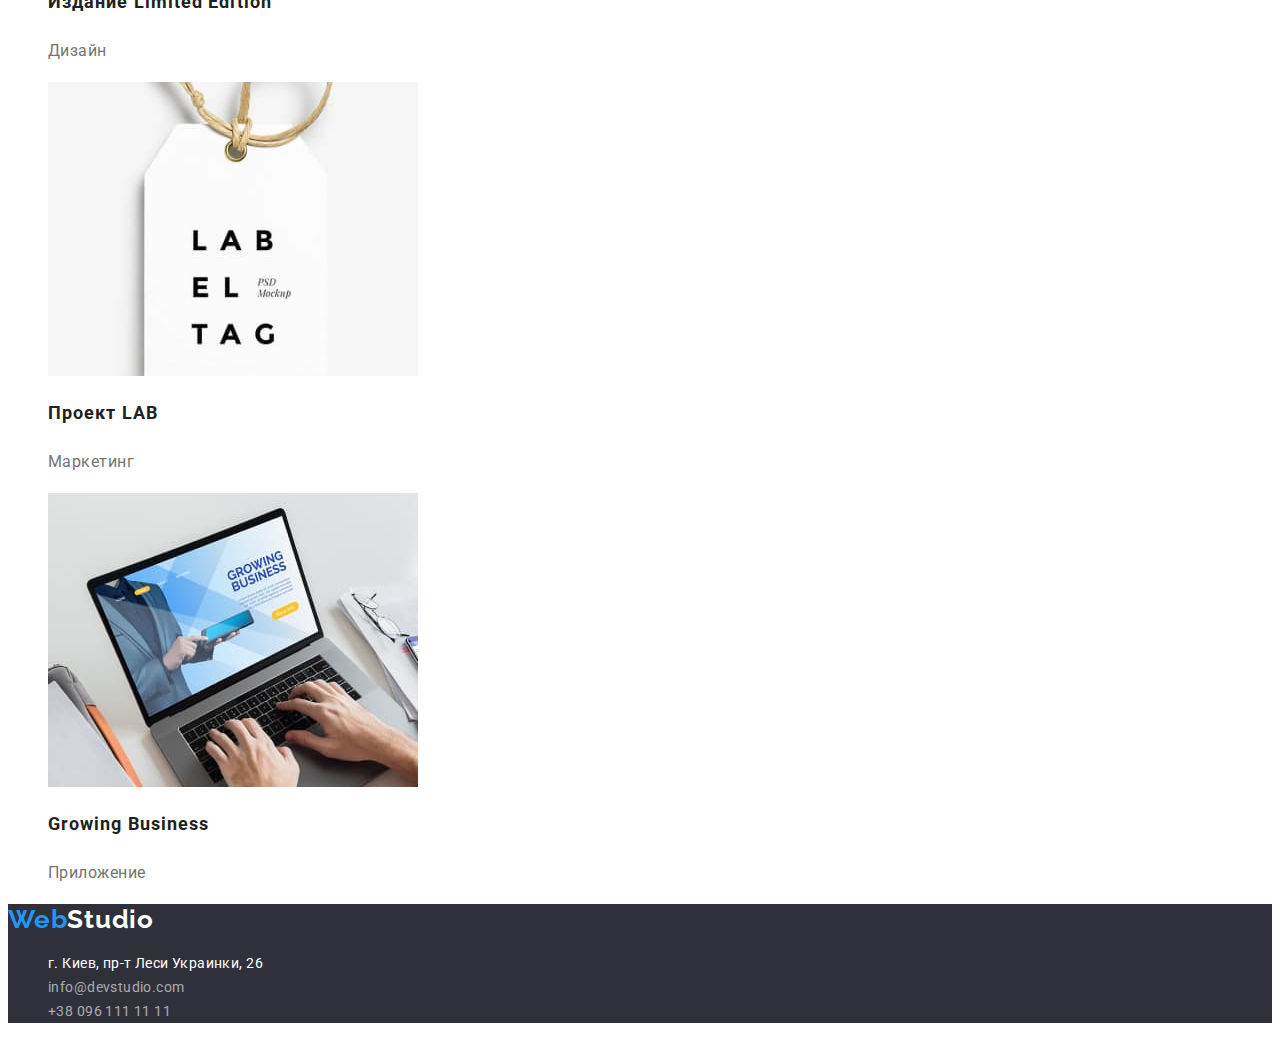
==== commit e12295e7: "fixed after cheaking by menthor 2" ====
--- a/portfolio.html
+++ b/portfolio.html
@@ -44,14 +44,14 @@
       <!----- Секция фильтр кнопок ----->
       <section class="filter">
         <h1 visually-hidden>Портфолио</h1>
-        <ul class="filter-btn">
+        <ul class="filter-btn list">
           <li><button type="button" class="filter-btn-name current">Все</button></li>
           <li><button type="button" class="filter-btn-name">Веб-сайты</button></li>
           <li><button type="button" class="filter-btn-name">Приложения</button></li>
           <li><button type="button" class="filter-btn-name">Дизайн</button></li>
           <li><button type="button" class="filter-btn-name">Маркетинг</button></li>
         </ul>
-        <ul>
+        <ul class="examples list">
           <li>
             <img
               class=""
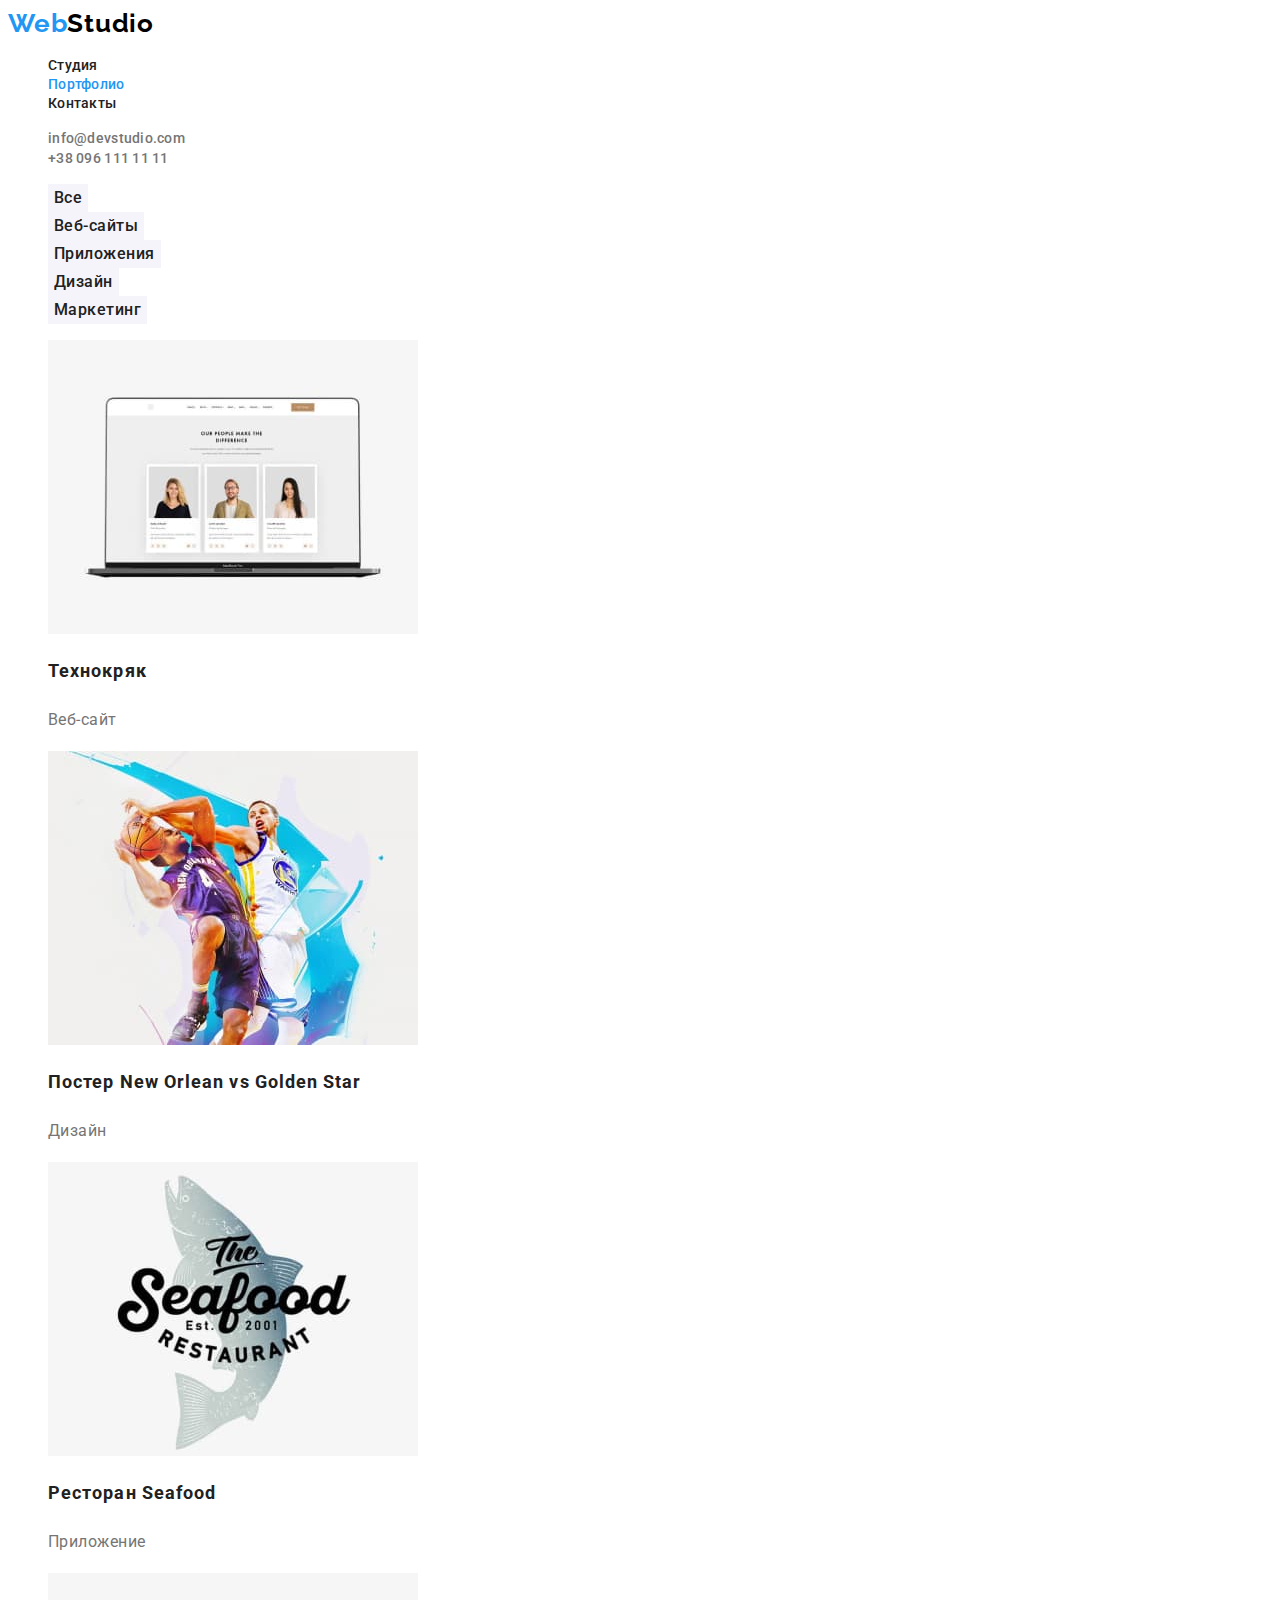
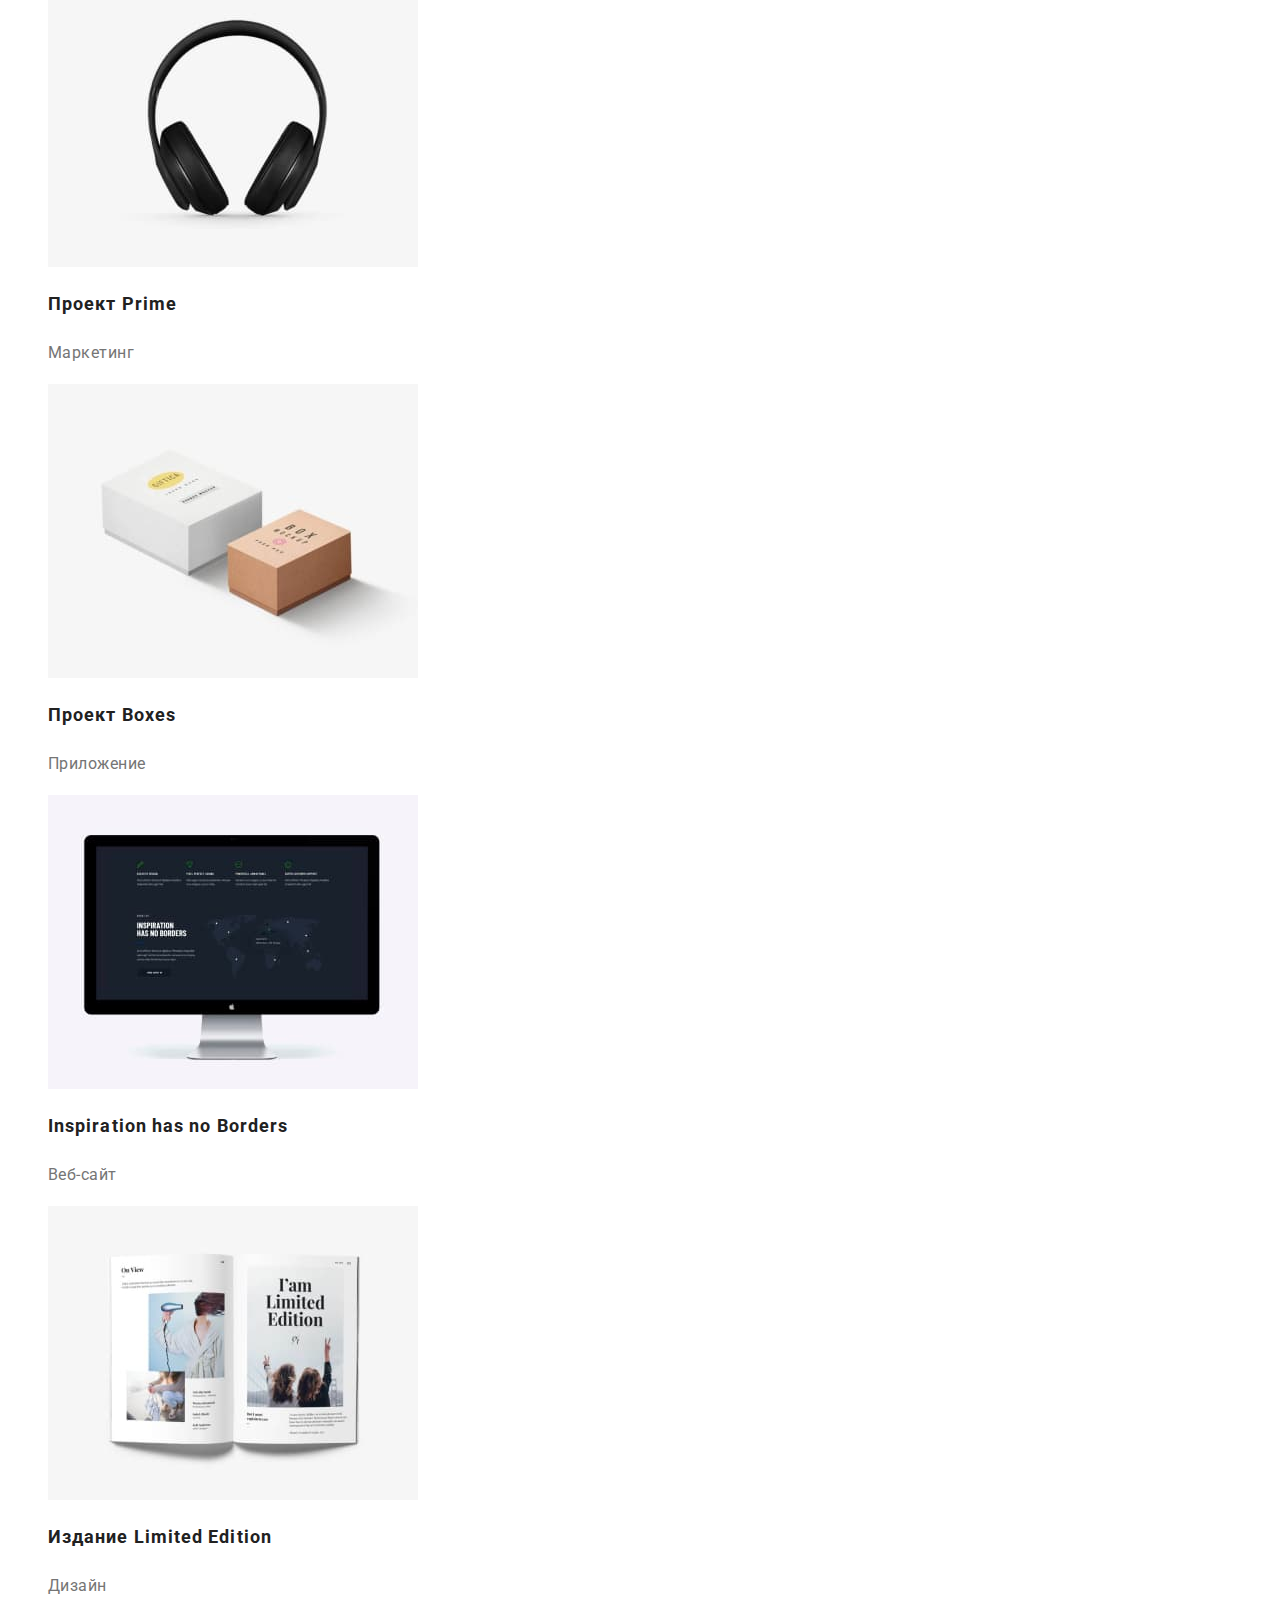
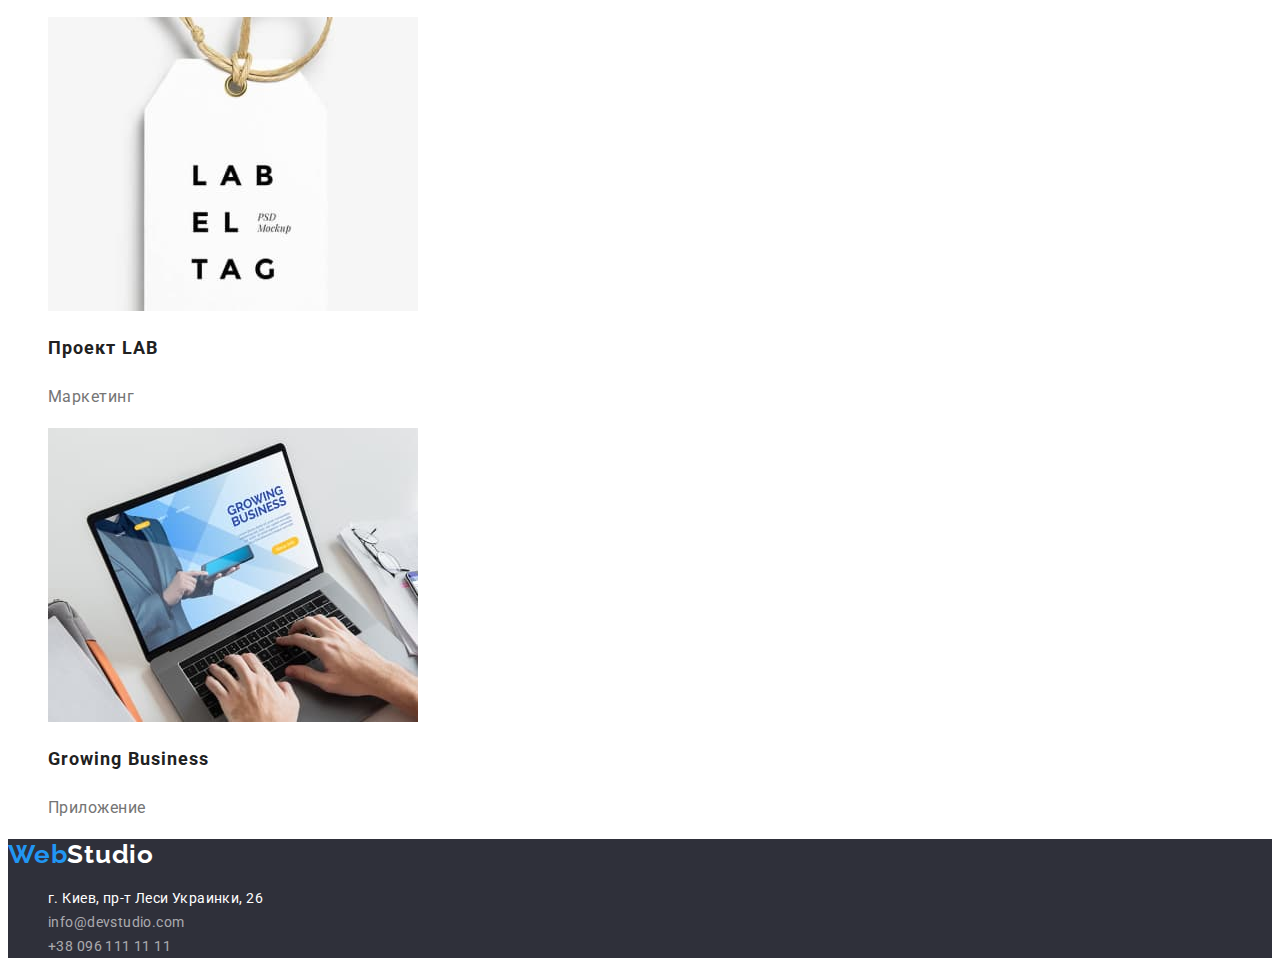
==== commit 4c269e5a: "вніс правку з помилкою в класі" ====
--- a/portfolio.html
+++ b/portfolio.html
@@ -43,7 +43,7 @@
     <main class="main">
       <!----- Секция фильтр кнопок ----->
       <section class="filter">
-        <h1 visually-hidden>Портфолио</h1>
+        <h1 class="visually-hidden">Портфолио</h1>
         <ul class="filter-btn list">
           <li><button type="button" class="filter-btn-name current">Все</button></li>
           <li><button type="button" class="filter-btn-name">Веб-сайты</button></li>
--- a/css/styles.css
+++ b/css/styles.css
@@ -217,3 +217,30 @@
   letter-spacing: 0.03em;
   color: var(--second-text-color);
 }
+
+/* ---------- TEST ---------- */
+/* ---------- TEST ---------- */
+
+.linkss {
+  display: inline-block;
+  padding: 92px 32px;
+
+  border-radius: 133px;
+  background-color: teal;
+  color: white;
+
+  font-family: sans-serif;
+  font-size: 20px;
+  text-decoration: none;
+  text-transform: uppercase;
+  font-weight: 700;
+}
+.pane {
+  display: none;
+  padding: 8px;
+  border: 1px solid blue;
+  border-radius: 3px;
+}
+.is-active {
+  display: block;
+}
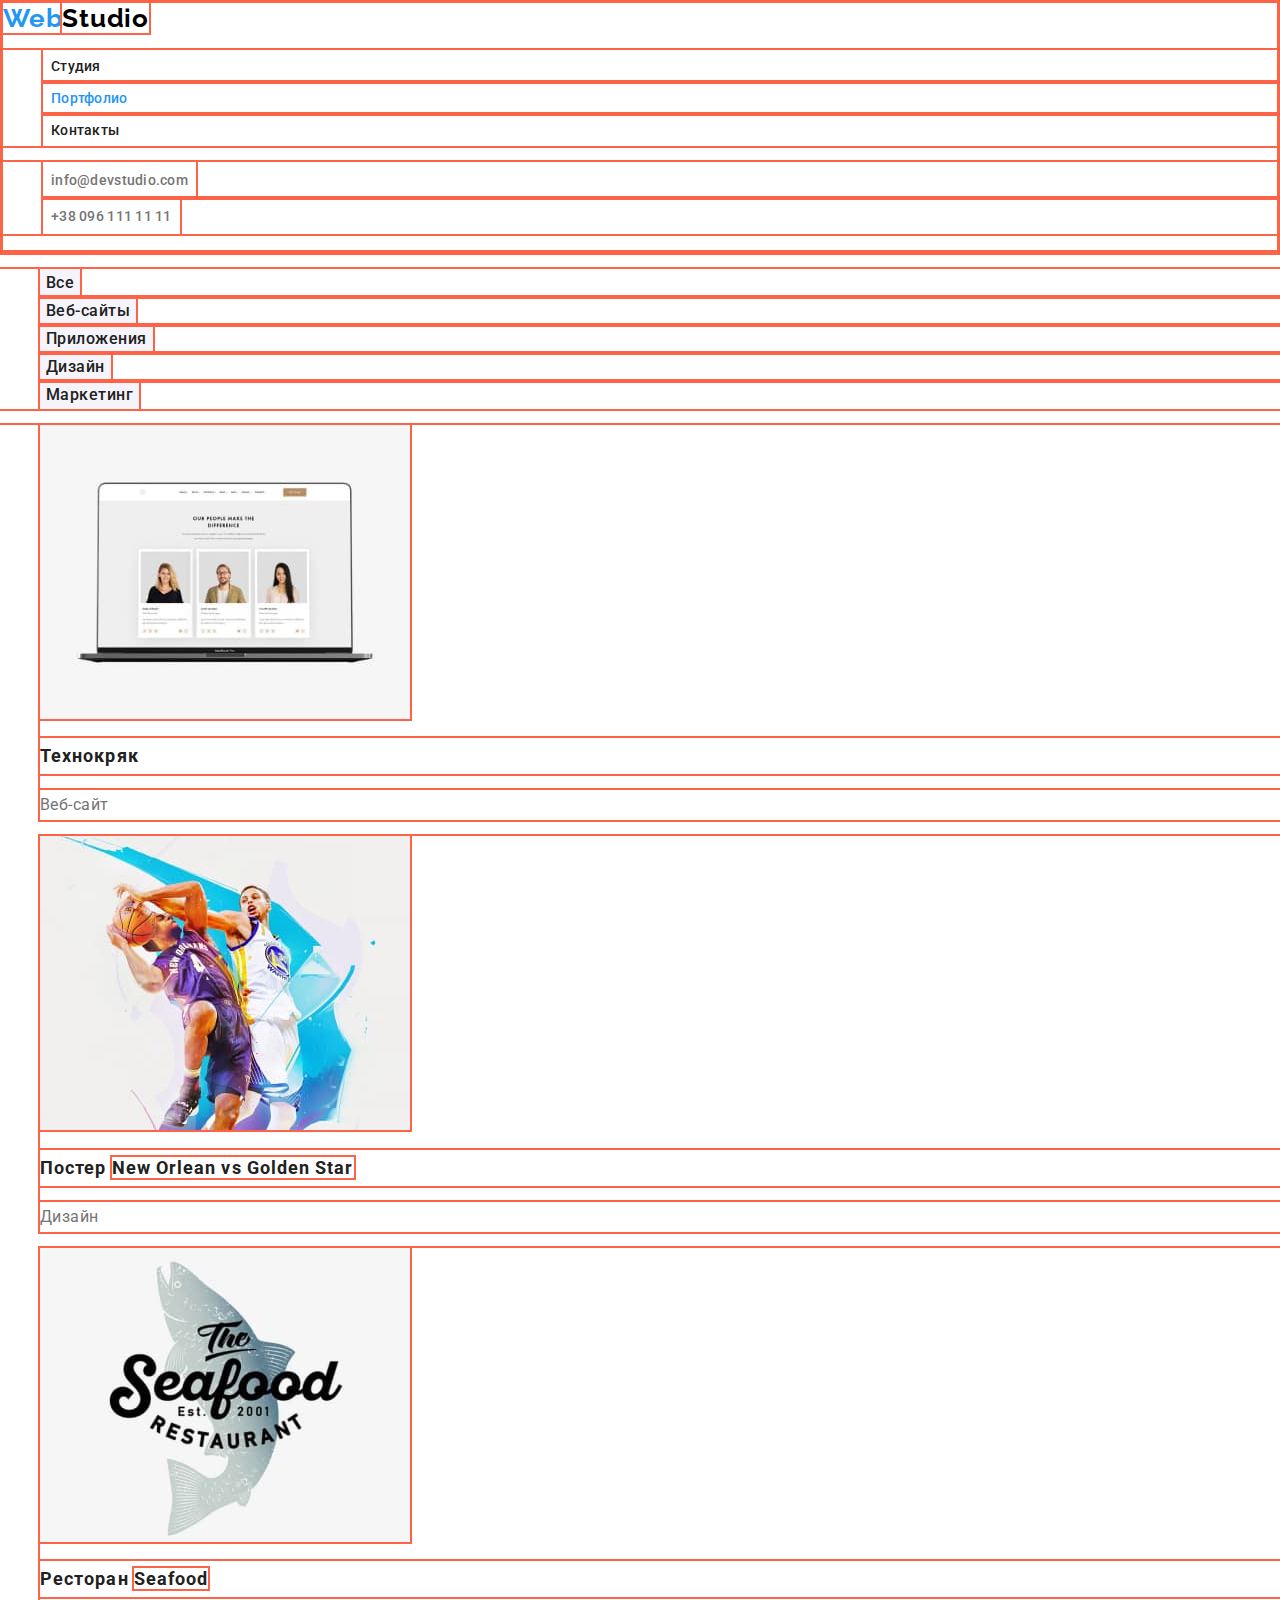
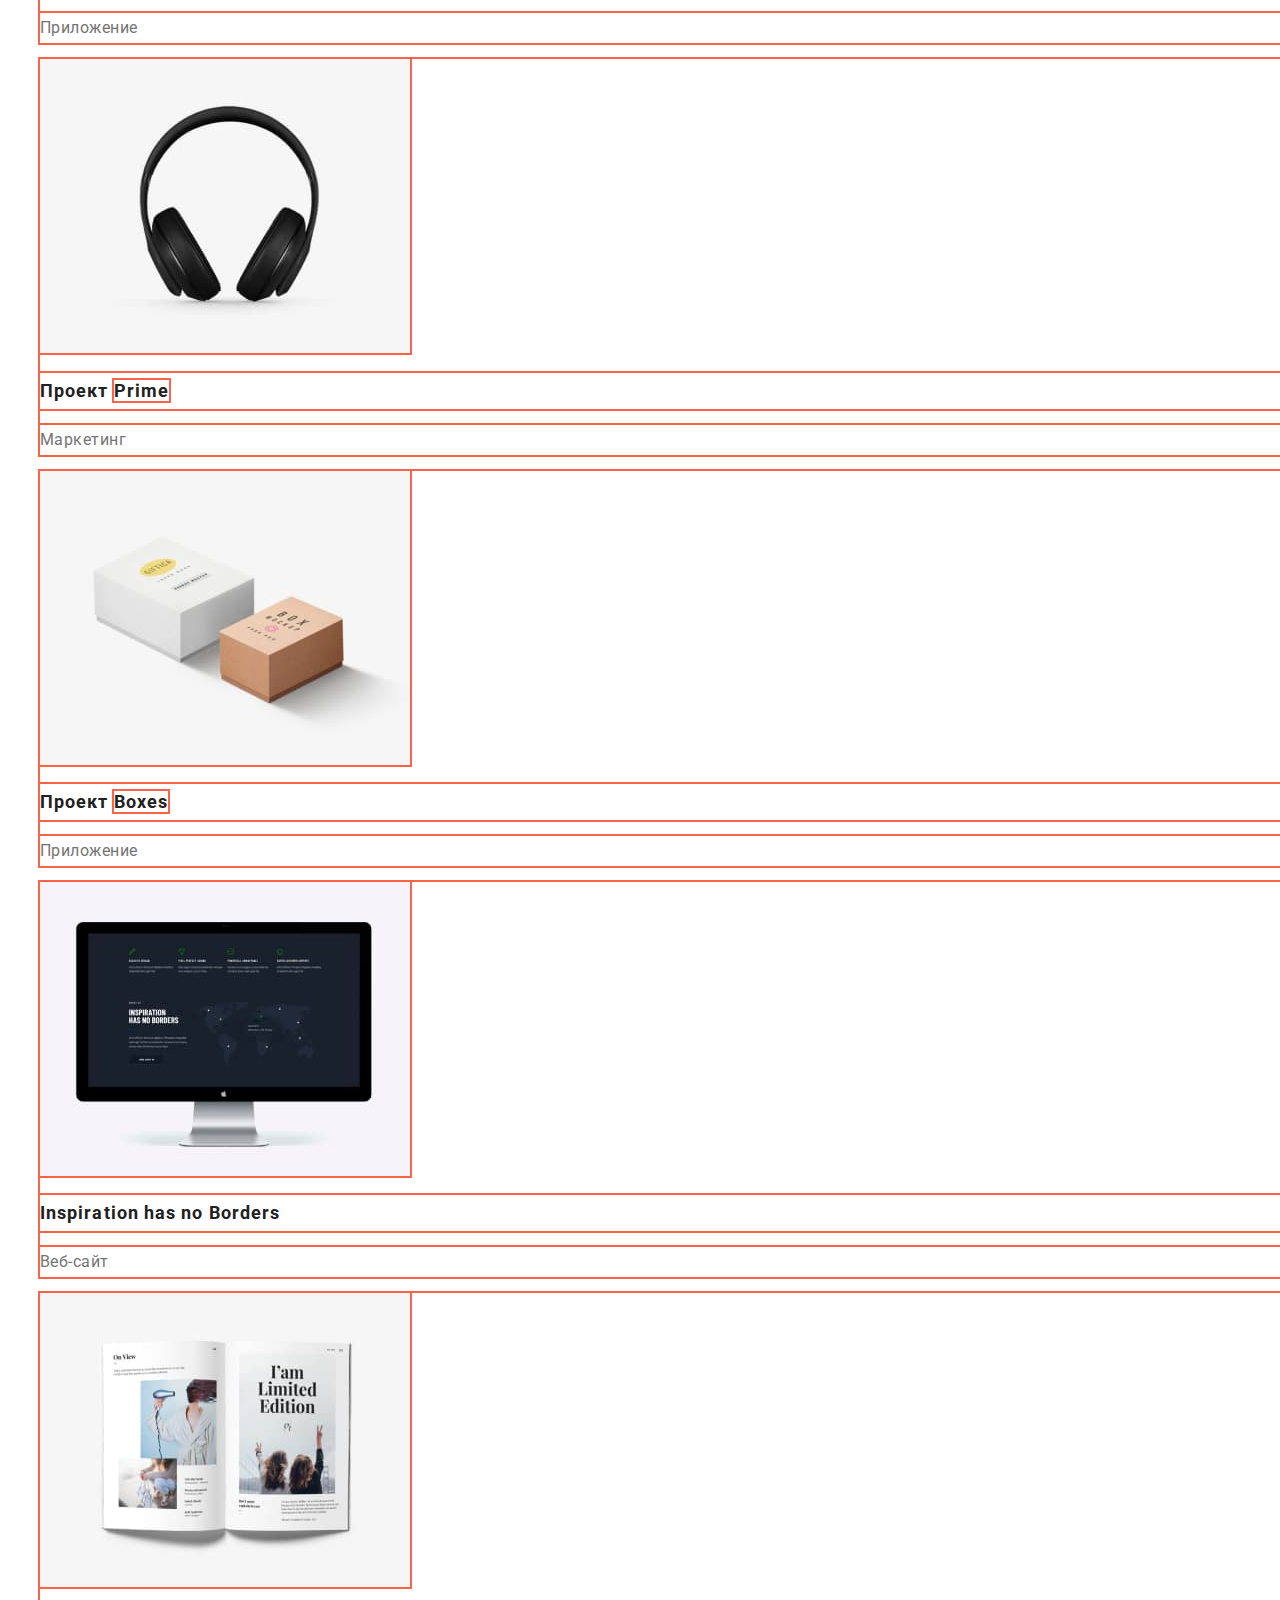
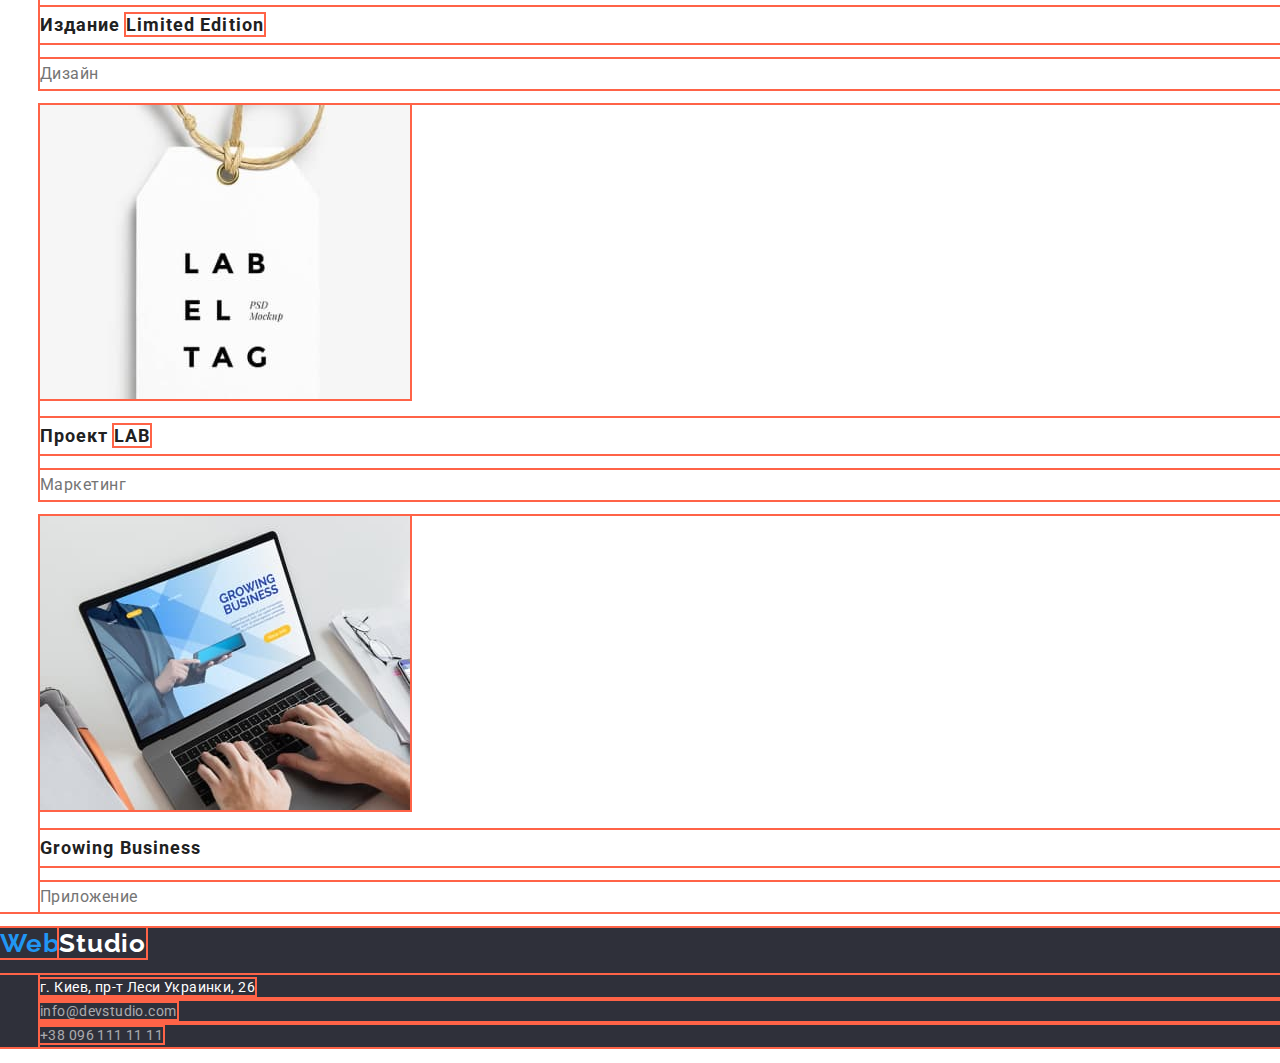
==== commit e4d821de: "HW-3-START" ====
--- a/portfolio.html
+++ b/portfolio.html
@@ -5,6 +5,11 @@
     <meta http-equiv="X-UA-Compatible" content="IE=edge" />
     <meta name="viewport" content="width=device-width, initial-scale=1.0" />
     <meta http-equiv="x-ua-compatible" content="ie=edge" />
+    <title>WebStudio</title>
+    <link
+      rel="stylesheet"
+      href="https://cdnjs.cloudflare.com/ajax/libs/modern-normalize/1.1.0/modern-normalize.min.css"
+    />
     <link rel="stylesheet" href="./css/styles.css" />
     <link rel="preconnect" href="https://fonts.googleapis.com" />
     <link rel="preconnect" href="https://fonts.gstatic.com" crossorigin />
@@ -12,7 +17,6 @@
       href="https://fonts.googleapis.com/css2?family=Raleway:wght@700&family=Roboto:wght@400;500;700;900&display=swap"
       rel="stylesheet"
     />
-    <title>WebStudio</title>
   </head>
   <body>
     <!---------- Хедер ---------->
--- a/css/styles.css
+++ b/css/styles.css
@@ -10,6 +10,26 @@
 body {
   background-color: #ffffff;
   font-family: 'Roboto', 'Raleway', sans-serif;
+}
+.html {
+  box-sizing: border-box;
+}
+*,
+*::before,
+*::after {
+  box-sizing: inherit;
+}
+* {
+  outline: 2px solid tomato;
+}
+.container {
+  width: 1200px;
+  margin-left: auto;
+  margin-right: auto;
+  /* margin: 0 auto; */
+  padding-left: 15px;
+  padding-right: 15px;
+  /* outline: 1px solid tomato; */
 }
 .list {
   list-style: none; /*забирає крапку перед списком*/
@@ -31,6 +51,7 @@
 }
 .header-nav .link.current {
   color: var(--hover-text-color);
+  margin-left: auto;
 }
 
 /* ---------- ХЕДЕР ---------- */
@@ -46,6 +67,10 @@
 .header-logo-studio {
   color: #000000;
 }
+.header {
+  border: 3px solid tomato;
+  box-sizing: border-box;
+}
 
 .header-link {
   font-weight: 500;
@@ -53,6 +78,8 @@
   line-height: 1.143;
   letter-spacing: 0.02em;
   color: var(--main-text-color);
+  padding: 8px;
+  display: block;
 }
 .header-link:hover,
 .header-link:focus {
@@ -64,8 +91,9 @@
   font-size: 14px;
   line-height: 1.43;
   letter-spacing: 0.02em;
-
-  color: var(--second-text-color);
+  padding: 8px;
+  color: var(--second-text-color);
+  display: inline-block;
 }
 .header-contact:hover,
 .header-contact:focus {
@@ -224,7 +252,7 @@
 .linkss {
   display: inline-block;
   padding: 92px 32px;
-
+  border-color: red;
   border-radius: 133px;
   background-color: teal;
   color: white;
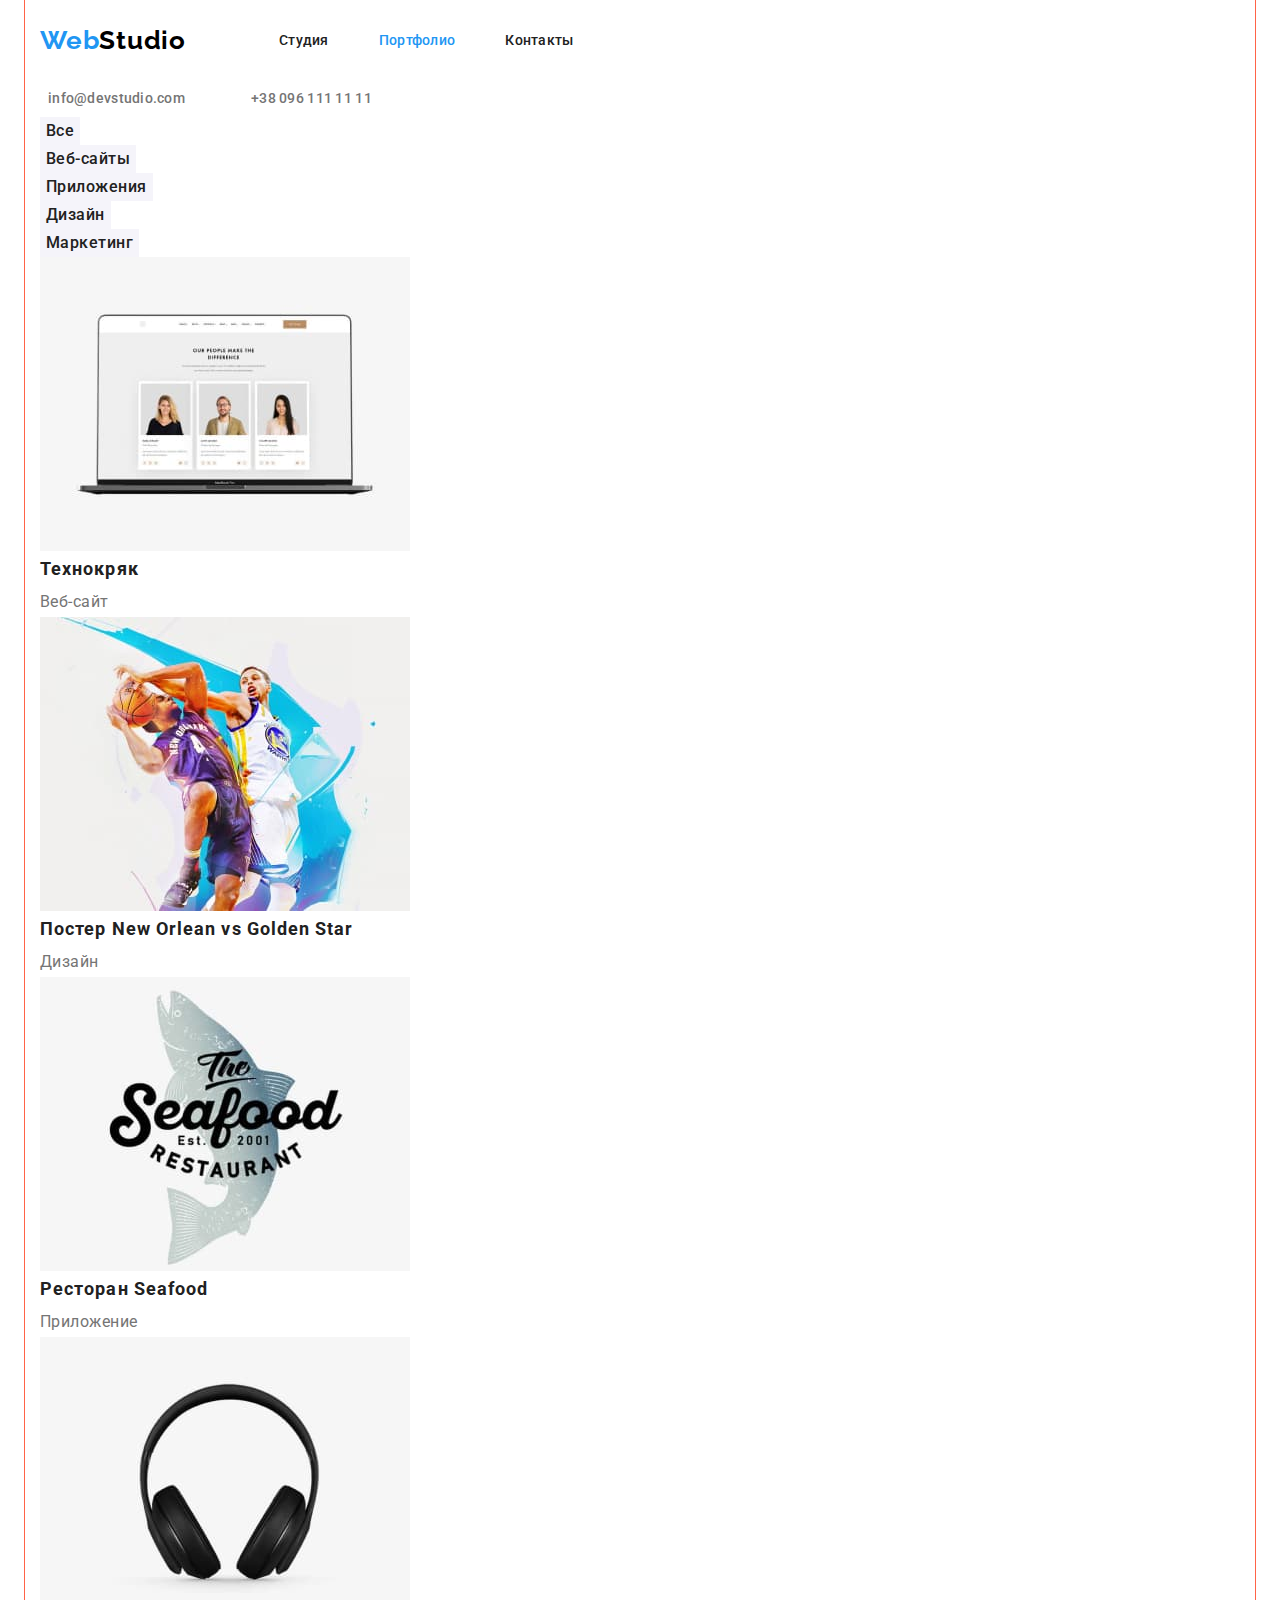
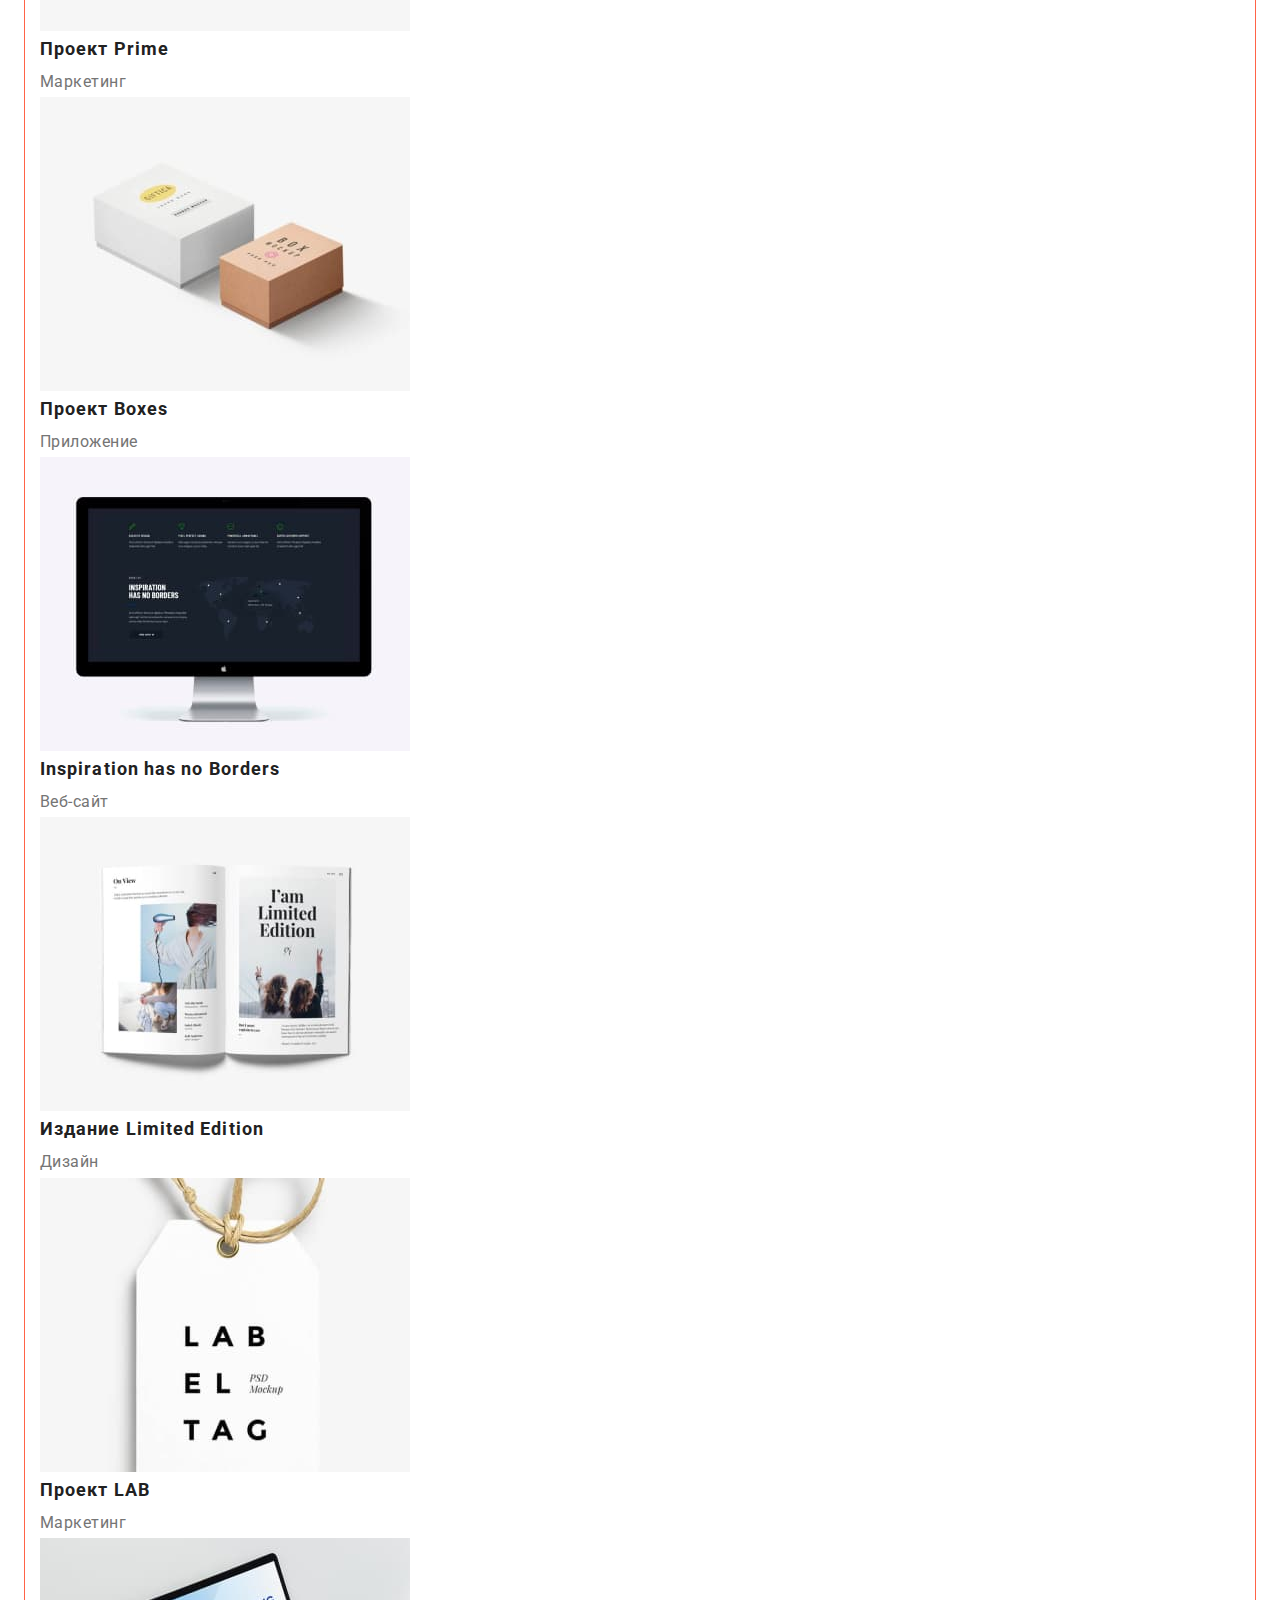
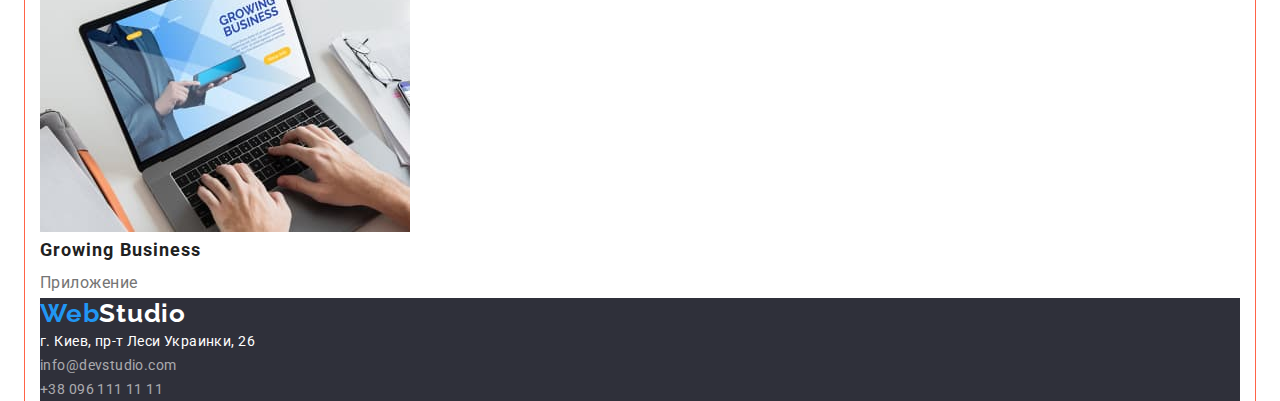
==== commit 13075c19: "1/2 index - done" ====
--- a/portfolio.html
+++ b/portfolio.html
@@ -18,7 +18,7 @@
       rel="stylesheet"
     />
   </head>
-  <body>
+  <body class="container">
     <!---------- Хедер ---------->
     <header class="header">
       <nav class="header-nav">
--- a/css/styles.css
+++ b/css/styles.css
@@ -6,7 +6,33 @@
   --hover-text-color: #2196f3;
   --first-bcg-color: #2f303a;
   --second-bcg-color: #f5f4fa;
-}
+  --third-bcg-color: #ffffff;
+}
+p,
+h1,
+h2,
+h3,
+h4,
+h5,
+h6 {
+  margin: 0;
+  padding: 0;
+}
+ul,
+ol {
+  margin: 0;
+  padding-left: 0;
+}
+a {
+  color: currentColor;
+}
+address {
+  font-style: normal;
+}
+button {
+  cursor: pointer;
+}
+
 body {
   background-color: #ffffff;
   font-family: 'Roboto', 'Raleway', sans-serif;
@@ -19,20 +45,37 @@
 *::after {
   box-sizing: inherit;
 }
-* {
+img {
+  display: block;
+}
+
+/* *{ 
   outline: 2px solid tomato;
+}*/
+.header {
+  background-color: var(--);
+  border-bottom: 1px solid #ffffff;
+}
+header .container {
+  display: flex;
+  align-items: center;
+}
+.header-logo {
+  margin-right: 93px;
 }
 .container {
-  width: 1200px;
-  margin-left: auto;
-  margin-right: auto;
-  /* margin: 0 auto; */
+  width: 100%;
+  max-width: 1200px;
+  margin: 0 auto;
   padding-left: 15px;
   padding-right: 15px;
-  /* outline: 1px solid tomato; */
-}
+  outline: 1px solid tomato;
+}
+
 .list {
   list-style: none; /*забирає крапку перед списком*/
+  padding: 0;
+  margin: 0;
 }
 .link {
   text-decoration: none; /*забирає підкреслення посилання*/
@@ -49,12 +92,19 @@
   clip-path: inset(50%);
   margin: -1px;
 }
+/* ---------- ХЕДЕР ---------- */
 .header-nav .link.current {
   color: var(--hover-text-color);
   margin-left: auto;
 }
-
-/* ---------- ХЕДЕР ---------- */
+.header-nav {
+  display: flex;
+  align-items: center;
+}
+.header-list {
+  display: flex;
+  gap: 50px;
+}
 .header-logo {
   font-family: 'Raleway';
   font-weight: 700;
@@ -63,22 +113,25 @@
   letter-spacing: 0.03em;
   color: var(--hover-text-color);
 }
+.contacts {
+  display: flex;
+  margin-left: auto;
+  gap: 50px;
+}
 
 .header-logo-studio {
   color: #000000;
 }
-.header {
-  border: 3px solid tomato;
-  box-sizing: border-box;
-}
 
 .header-link {
+  display: block;
   font-weight: 500;
   font-size: 14px;
   line-height: 1.143;
   letter-spacing: 0.02em;
   color: var(--main-text-color);
-  padding: 8px;
+  padding-top: 32px;
+  padding-bottom: 32px;
   display: block;
 }
 .header-link:hover,
@@ -101,20 +154,34 @@
 }
 
 /* ---------- ГЕРОЙ ---------- */
+.hero-content {
+  max-width: 696px;
+  padding: 200px auto 30px auto;
+  display: flex;
+  text-align: center;
+}
+div {
+  display: block;
+}
 .hero {
   background-color: var(--first-bcg-color);
+  padding: 200px 0;
 }
 .hero-title {
+  margin: 0 auto 30px;
+  max-width: 696px;
   font-weight: 900;
   font-size: 44px;
-  line-height: 1.363;
+  line-height: 1.36;
   text-align: center;
   letter-spacing: 0.06em;
   text-transform: uppercase;
-
   color: var(--third-text-color);
 }
 .hero-btn {
+  display: block;
+  margin: auto;
+  padding: 10px 32px;
   font-family: 'Roboto';
   font-weight: 700;
   font-size: 16px;
@@ -123,12 +190,17 @@
   background-color: var(--hover-text-color);
   color: var(--third-text-color);
   border: none;
+  border-radius: 5px;
 }
 .hero-btn:hover {
   cursor: pointer;
   background-color: #188ce8;
 }
+
 /* ---------- ОСОБЕННОСТИ ---------- */
+.section {
+  padding: 94px 0 0 0;
+}
 .features-title-name {
   font-weight: 700;
   font-size: 14px;
@@ -137,13 +209,22 @@
   text-transform: uppercase;
 }
 .features-text {
+  padding-top: 10px;
   font-size: 14px;
   line-height: calc(24 / 14);
   letter-spacing: 0.03em;
   color: var(--second-text-color);
 }
-
+.features-list {
+  list-style: none;
+  display: flex;
+  gap: 30px;
+  align-items: center;
+}
 /* ---------- ПОРТФОЛИО ---------- */
+.portfolio {
+  background-color: var(--third-bcg-color);
+}
 .portfolio-title,
 .team-title {
   font-weight: 700;
@@ -248,27 +329,3 @@
 
 /* ---------- TEST ---------- */
 /* ---------- TEST ---------- */
-
-.linkss {
-  display: inline-block;
-  padding: 92px 32px;
-  border-color: red;
-  border-radius: 133px;
-  background-color: teal;
-  color: white;
-
-  font-family: sans-serif;
-  font-size: 20px;
-  text-decoration: none;
-  text-transform: uppercase;
-  font-weight: 700;
-}
-.pane {
-  display: none;
-  padding: 8px;
-  border: 1px solid blue;
-  border-radius: 3px;
-}
-.is-active {
-  display: block;
-}
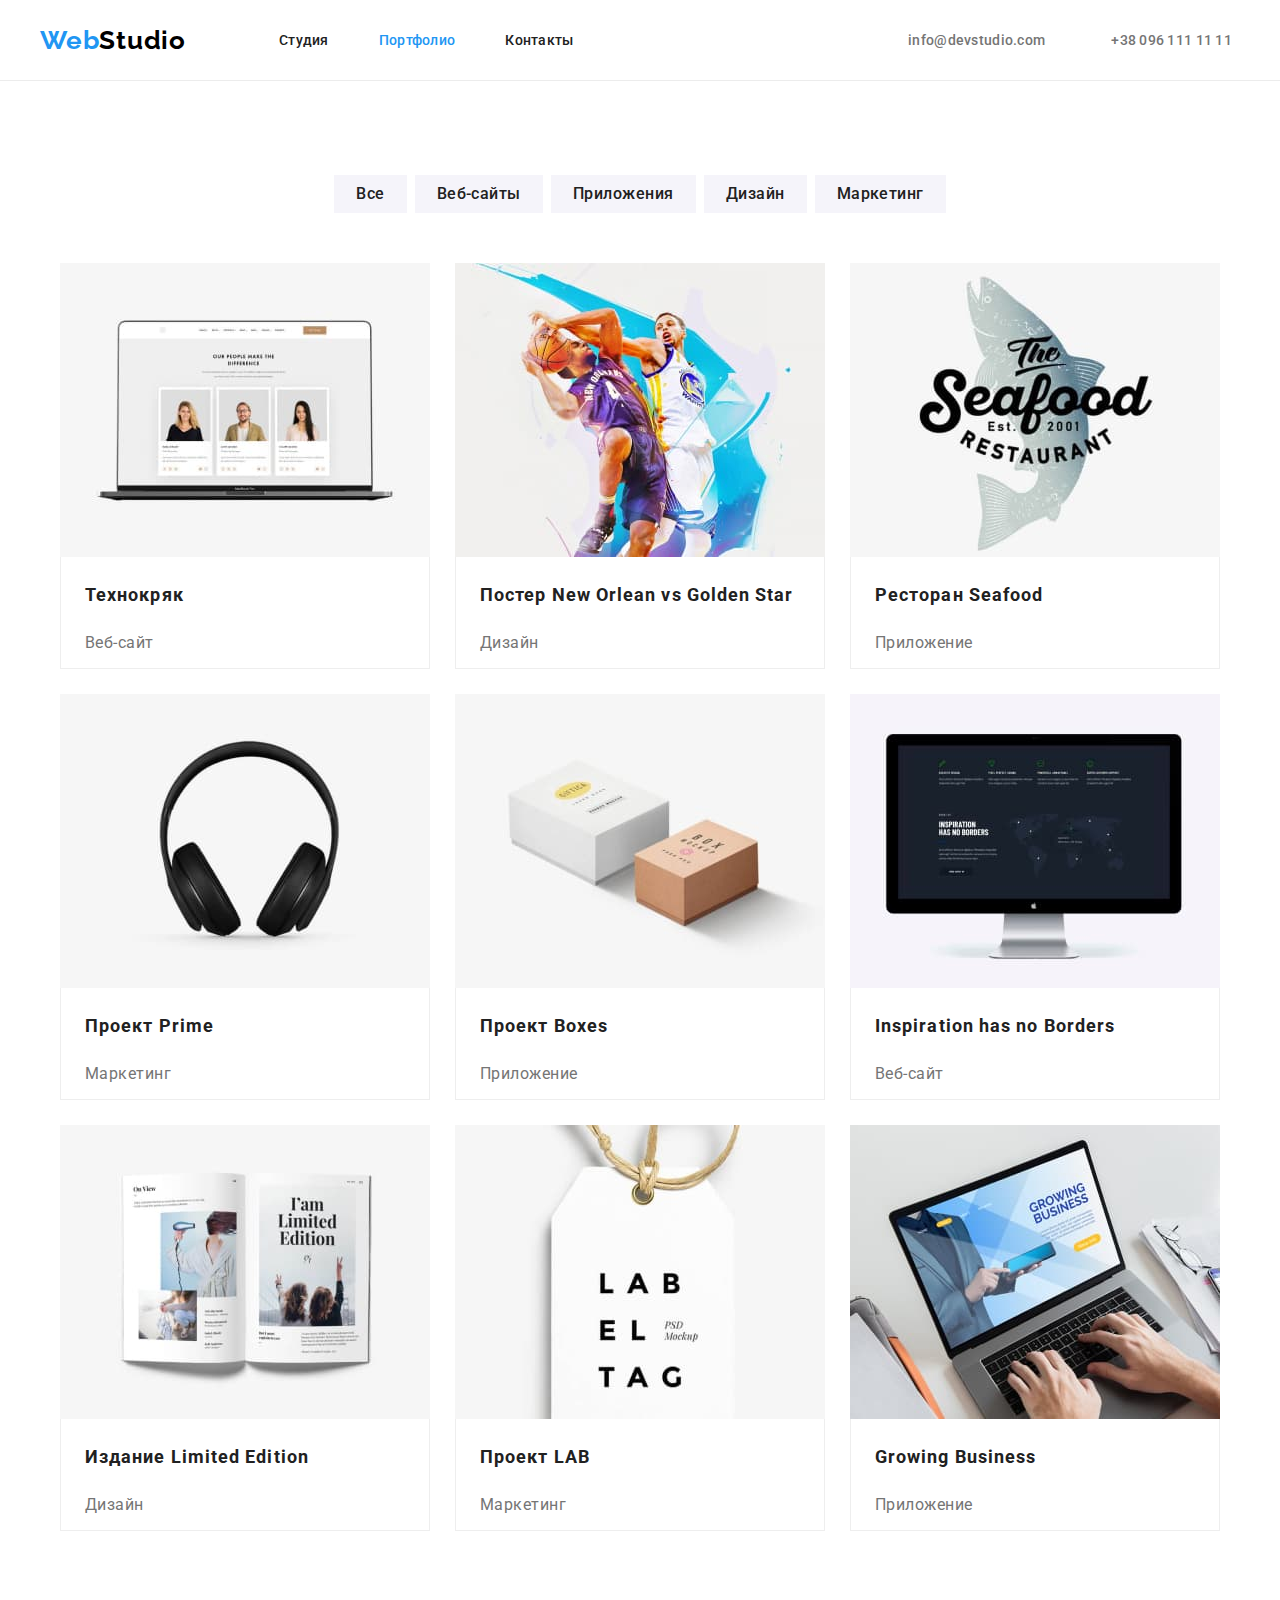
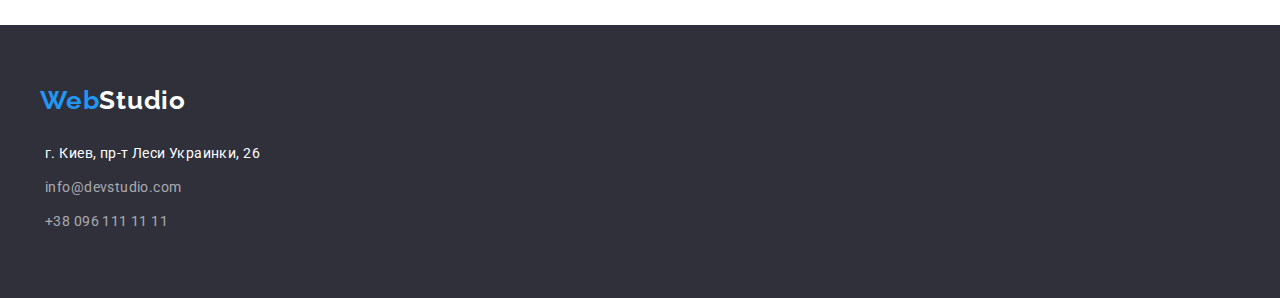
==== commit 25f1c990: "ended third HT" ====
--- a/portfolio.html
+++ b/portfolio.html
@@ -18,171 +18,199 @@
       rel="stylesheet"
     />
   </head>
-  <body class="container">
-    <!---------- Хедер ---------->
+  <body>
+    <!---------- HEADER ---------->
     <header class="header">
-      <nav class="header-nav">
-        <a class="header-logo link" lang="en" href="./index.html">
-          Web<span class="header-logo-studio">Studio</span></a
-        >
-        <ul class="header-list list">
-          <li class="header-item link">
-            <a href="./index.html" class="header-link link">Студия</a>
+      <div class="container">
+        <nav class="header-nav">
+          <a class="header-logo link" href="./index.html">
+            Web<span class="header-logo-studio">Studio</span></a
+          >
+          <ul class="header-list list">
+            <li class="header-item link">
+              <a href="./index.html" class="header-link link">Студия</a>
+            </li>
+            <li class="header-item">
+              <a href="./portfolio.html" class="header-link link current">Портфолио</a>
+            </li>
+            <li class="header-item"><a href="" class="header-link link">Контакты</a></li>
+          </ul>
+        </nav>
+        <ul class="contacts list">
+          <li>
+            <a href="mailto:info@devstudio.com" class="header-contact link">info@devstudio.com</a>
           </li>
-          <li class="header-item">
-            <a href="./portfolio.html" class="header-link link current">Портфолио</a>
-          </li>
-          <li class="header-item"><a href="#" class="header-link link">Контакты</a></li>
+          <li><a href="tel:+380961111111" class="header-contact link">+38 096 111 11 11</a></li>
         </ul>
-      </nav>
-      <ul class="contacts list">
-        <li>
-          <a href="mailto:info@devstudio.com" class="header-contact link">info@devstudio.com</a>
-        </li>
-        <li><a href="tel:+380961111111" class="header-contact link">+38 096 111 11 11</a></li>
-      </ul>
+      </div>
     </header>
 
     <!---------- Главный Контент ---------->
-    <main class="main">
-      <!----- Секция фильтр кнопок ----->
-      <section class="filter">
-        <h1 class="visually-hidden">Портфолио</h1>
-        <ul class="filter-btn list">
-          <li><button type="button" class="filter-btn-name current">Все</button></li>
-          <li><button type="button" class="filter-btn-name">Веб-сайты</button></li>
-          <li><button type="button" class="filter-btn-name">Приложения</button></li>
-          <li><button type="button" class="filter-btn-name">Дизайн</button></li>
-          <li><button type="button" class="filter-btn-name">Маркетинг</button></li>
-        </ul>
-        <ul class="examples list">
-          <li>
-            <img
-              class=""
-              src="./images/tehnokryak.jpg"
-              alt="Веб-сайт Технокряк"
-              width="370"
-              height="294"
-            />
-            <h2 class="example-name">Технокряк</h2>
-            <p class="example-type">Веб-сайт</p>
-          </li>
-          <li>
-            <img
-              class=""
-              src="./images/poster-new-orlean-vs-golden-star.jpg"
-              alt="Дизайн Постера New Orlean vs Golden Star"
-              width="370"
-              height="294"
-            />
-            <h2 class="example-name">Постер <span lang="en">New Orlean vs Golden Star</span></h2>
-            <p class="example-type">Дизайн</p>
-          </li>
-          <li>
-            <img
-              class=""
-              src="./images/restaurand-seafood.jpg"
-              alt="Приложение Ресторан Seafood"
-              width="370"
-              height="294"
-            />
-            <h2 class="example-name">Ресторан <span lang="en">Seafood</span></h2>
-            <p class="example-type">Приложение</p>
-          </li>
-          <li>
-            <img
-              class=""
-              src="./images/project-prime.jpg"
-              alt="Маркетинг Проект Prime"
-              width="370"
-              height="294"
-            />
-            <h2 class="example-name">Проект <span lang="en">Prime</span></h2>
-            <p class="example-type">Маркетинг</p>
-          </li>
-          <li>
-            <img
-              class=""
-              src="./images/project-boxes.jpg"
-              alt="Приложение Проект Boxes"
-              width="370"
-              height="294"
-            />
-            <h2 class="example-name">Проект <span lang="en">Boxes</span></h2>
-            <p class="example-type">Приложение</p>
-          </li>
-          <li>
-            <img
-              class=""
-              src="./images/inspiration-has-no-border.jpg"
-              alt="Веб-сайт Inspiration has no Borders"
-              width="370"
-              height="294"
-            />
-            <h2 class="example-name" lang="en">Inspiration has no Borders</h2>
-            <p class="example-type">Веб-сайт</p>
-          </li>
-          <li>
-            <img
-              class=""
-              src="./images/publishing-house-limited-edition.jpg"
-              alt="Дизайн Издания Limited Edition"
-              width="370"
-              height="294"
-            />
-            <h2 class="example-name">Издание <span lang="en">Limited Edition</span></h2>
-            <p class="example-type">Дизайн</p>
-          </li>
-          <li>
-            <img
-              class=""
-              src="./images/project-lab.jpg"
-              alt="Маркетинг Проект LAB"
-              width="370"
-              height="294"
-            />
-            <h2 class="example-name">Проект <span lang="en">LAB</span></h2>
-            <p class="example-type">Маркетинг</p>
-          </li>
-          <li>
-            <img
-              class=""
-              src="./images/growing-business.jpg"
-              alt="Прилжение Growing Business"
-              width="370"
-              height="294"
-            />
-            <h2 class="example-name" lang="en">Growing Business</h2>
-            <p class="example-type">Приложение</p>
-          </li>
-        </ul>
-      </section>
+    <main class="main section">
+      <div class="container">
+        <!----- Секция фильтр кнопок ----->
+        <section class="filter">
+          <h1 class="visually-hidden">Портфолио</h1>
+          <ul class="filter-btn list">
+            <li><button type="button" class="filter-btn-name current">Все</button></li>
+            <li><button type="button" class="filter-btn-name">Веб-сайты</button></li>
+            <li><button type="button" class="filter-btn-name">Приложения</button></li>
+            <li><button type="button" class="filter-btn-name">Дизайн</button></li>
+            <li><button type="button" class="filter-btn-name">Маркетинг</button></li>
+          </ul>
+          <ul class="examples list">
+            <li class="">
+              <img
+                class=""
+                src="./images/tehnokryak.jpg"
+                alt="Веб-сайт Технокряк"
+                width="370"
+                height="294"
+              />
+              <div class="example-list">
+                <h2 class="example-name">Технокряк</h2>
+                <p class="example-type">Веб-сайт</p>
+              </div>
+            </li>
+            <li class="">
+              <img
+                class=""
+                src="./images/poster-new-orlean-vs-golden-star.jpg"
+                alt="Дизайн Постера New Orlean vs Golden Star"
+                width="370"
+                height="294"
+              />
+              <div class="example-list">
+                <h2 class="example-name">
+                  Постер <span lang="en">New Orlean vs Golden Star</span>
+                </h2>
+                <p class="example-type">Дизайн</p>
+              </div>
+            </li>
+            <li class="">
+              <img
+                class=""
+                src="./images/restaurand-seafood.jpg"
+                alt="Приложение Ресторан Seafood"
+                width="370"
+                height="294"
+              />
+              <div class="example-list">
+                <h2 class="example-name">Ресторан <span lang="en">Seafood</span></h2>
+                <p class="example-type">Приложение</p>
+              </div>
+            </li>
+            <li class="">
+              <img
+                class=""
+                src="./images/project-prime.jpg"
+                alt="Маркетинг Проект Prime"
+                width="370"
+                height="294"
+              />
+              <div class="example-list">
+                <h2 class="example-name">Проект <span lang="en">Prime</span></h2>
+                <p class="example-type">Маркетинг</p>
+              </div>
+            </li>
+            <li class="">
+              <img
+                class=""
+                src="./images/project-boxes.jpg"
+                alt="Приложение Проект Boxes"
+                width="370"
+                height="294"
+              />
+              <div class="example-list">
+                <h2 class="example-name">Проект <span lang="en">Boxes</span></h2>
+                <p class="example-type">Приложение</p>
+              </div>
+            </li>
+            <li class="">
+              <img
+                class=""
+                src="./images/inspiration-has-no-border.jpg"
+                alt="Веб-сайт Inspiration has no Borders"
+                width="370"
+                height="294"
+              />
+              <div class="example-list">
+                <h2 class="example-name" lang="en">Inspiration has no Borders</h2>
+                <p class="example-type">Веб-сайт</p>
+              </div>
+            </li>
+            <li class="">
+              <img
+                class=""
+                src="./images/publishing-house-limited-edition.jpg"
+                alt="Дизайн Издания Limited Edition"
+                width="370"
+                height="294"
+              />
+              <div class="example-list">
+                <h2 class="example-name">Издание <span lang="en">Limited Edition</span></h2>
+                <p class="example-type">Дизайн</p>
+              </div>
+            </li>
+            <li class="">
+              <img
+                class=""
+                src="./images/project-lab.jpg"
+                alt="Маркетинг Проект LAB"
+                width="370"
+                height="294"
+              />
+              <div class="example-list">
+                <h2 class="example-name">Проект <span lang="en">LAB</span></h2>
+                <p class="example-type">Маркетинг</p>
+              </div>
+            </li>
+            <li class="">
+              <img
+                class=""
+                src="./images/growing-business.jpg"
+                alt="Прилжение Growing Business"
+                width="370"
+                height="294"
+              />
+              <div class="example-list">
+                <h2 class="example-name" lang="en">Growing Business</h2>
+                <p class="example-type">Приложение</p>
+              </div>
+            </li>
+          </ul>
+        </section>
+      </div>
     </main>
 
     <!---------- Футер ---------->
     <footer class="footer">
-      <a class="footer-logo link" lang="en" href="./index.html">
-        Web<span class="footer-logo-studio">Studio</span></a
-      >
-      <address>
-        <ul class="footer-list list" id="contacts">
-          <li class="footer-list-item">
-            <a
-              href="https://goo.gl/maps/U5zvmCGQdRFb18JV9"
-              target="_blank"
-              class="footer-list-address link"
-              rel="noopener noreferer nofollow"
-              >г. Киев, пр-т Леси Украинки, 26
-            </a>
-          </li>
-          <li class="footer-list-item link">
-            <a href="mailto:info@devstudio.com" class="footer-list-emph link">info@devstudio.com</a>
-          </li>
-          <li class="footer-list-item">
-            <a href="tel:+380961111111" class="footer-list-emph link">+38 096 111 11 11</a>
-          </li>
-        </ul>
-      </address>
+      <div class="footer-container">
+        <a class="footer-logo link" lang="en" href="./index.html">
+          Web<span class="footer-logo-studio">Studio</span></a
+        >
+        <address>
+          <ul class="footer-list list" id="contacts">
+            <li class="footer-list-item">
+              <a
+                href="https://goo.gl/maps/U5zvmCGQdRFb18JV9"
+                target="_blank"
+                class="footer-list-address link"
+                rel="noopener noreferer nofollow"
+                >г. Киев, пр-т Леси Украинки, 26
+              </a>
+            </li>
+            <li class="footer-list-item link">
+              <a href="mailto:info@devstudio.com" class="footer-list-emph link"
+                >info@devstudio.com</a
+              >
+            </li>
+            <li class="footer-list-item">
+              <a href="tel:+380961111111" class="footer-list-emph link">+38 096 111 11 11</a>
+            </li>
+          </ul>
+        </address>
+      </div>
     </footer>
   </body>
 </html>
--- a/css/styles.css
+++ b/css/styles.css
@@ -7,6 +7,7 @@
   --first-bcg-color: #2f303a;
   --second-bcg-color: #f5f4fa;
   --third-bcg-color: #ffffff;
+  --border-color: #eeeeee;
 }
 p,
 h1,
@@ -54,7 +55,7 @@
 }*/
 .header {
   background-color: var(--);
-  border-bottom: 1px solid #ffffff;
+  border-bottom: 1px solid #ececec;
 }
 header .container {
   display: flex;
@@ -69,7 +70,6 @@
   margin: 0 auto;
   padding-left: 15px;
   padding-right: 15px;
-  outline: 1px solid tomato;
 }
 
 .list {
@@ -224,6 +224,8 @@
 /* ---------- ПОРТФОЛИО ---------- */
 .portfolio {
   background-color: var(--third-bcg-color);
+  text-align: center;
+  margin-bottom: 94px;
 }
 .portfolio-title,
 .team-title {
@@ -233,12 +235,25 @@
   text-align: center;
   letter-spacing: 0.03em;
   color: var(--main-text-color);
+  padding-bottom: 50px;
+  padding-top: 94px;
+}
+.portfolio-list {
+  display: flex;
+  justify-content: center;
+  gap: 30px;
 }
 .portfolio-list-title {
   background-color: #fff;
 }
+
 /* ---------- НАША КОМАНДА ---------- */
+.team {
+  background-color: var(--second-bcg-color);
+  padding-bottom: 94px;
+}
 .team-name {
+  margin-top: 30px;
   font-weight: 500;
   font-size: 16px;
   line-height: calc(19 / 16);
@@ -246,15 +261,35 @@
   letter-spacing: 0.03em;
   color: var(--main-text-color);
 }
+.team-list {
+  display: flex;
+  justify-content: center;
+  gap: 30px;
+}
 .team-name-job {
+  margin-top: 10px;
+  margin-bottom: 30px;
   font-size: 16px;
   line-height: calc(19 / 16);
   text-align: center;
   letter-spacing: 0.03em;
   color: var(--second-text-color);
 }
+.team-list-title {
+  background-color: #ffffff;
+  border: 0px #ffffff solid;
+  box-shadow: 0px 1px 3px rgba(0, 0, 0, 0.12), 0px 1px 1px rgba(0, 0, 0, 0.14),
+    0px 2px 1px rgba(0, 0, 0, 0.2);
+  border-radius: 0px 0px 4px 4px;
+}
 
 /* ---------- ФУТЕР ---------- */
+.footer-container {
+  width: 1200px;
+  margin-left: auto;
+  margin-right: auto;
+  padding: 60px 15px;
+}
 .footer-logo {
   font-family: 'Raleway';
   font-weight: 700;
@@ -263,11 +298,18 @@
   letter-spacing: 0.03em;
   color: var(--hover-text-color);
 }
+
 .footer {
   background-color: var(--first-bcg-color);
 }
 .footer-logo-studio {
   color: #ffffff;
+}
+.footer-list {
+  padding-top: 20px;
+}
+.footer-list-item {
+  padding: 5px;
 }
 .footer-list-address {
   font-style: normal;
@@ -278,6 +320,7 @@
   color: var(--third-text-color);
 }
 .footer-list-emph {
+  margin-bottom: 60px;
   font-style: normal;
   font-weight: 400;
   font-size: 14px;
@@ -292,7 +335,15 @@
 
 /* ---------- PORTFOLIO ---------- */
 /* ---------- PORTFOLIO ---------- */
+.filter-btn {
+  display: flex;
+  justify-content: center;
+  gap: 8px;
+}
+
 .filter-btn-name {
+  padding: 6px 22px;
+  margin-bottom: 50px;
   font-family: 'Roboto';
   font-style: normal;
   font-weight: 500;
@@ -311,8 +362,21 @@
   color: var(--third-text-color);
   background-color: var(--hover-text-color);
 }
+.examples {
+  display: flex;
+  justify-content: center;
+  gap: 25px;
+  flex-wrap: wrap;
+}
+.example-list {
+  border-left: 1px solid var(--border-color);
+  border-bottom: 1px solid var(--border-color);
+  border-right: 1px solid var(--border-color);
+}
 
 .example-name {
+  margin: 0 24px 5px 24px;
+  padding-top: 20px;
   font-weight: 700;
   font-size: 18px;
   line-height: 2;
@@ -320,12 +384,16 @@
   color: var(--main-text-color);
 }
 .example-type {
+  margin: 0 24px 0px 24px;
+  padding: 10px 0;
   font-weight: 400;
   font-size: 16px;
   line-height: 1.88;
   letter-spacing: 0.03em;
   color: var(--second-text-color);
 }
-
+.main {
+  padding-bottom: 94px;
+}
 /* ---------- TEST ---------- */
 /* ---------- TEST ---------- */
